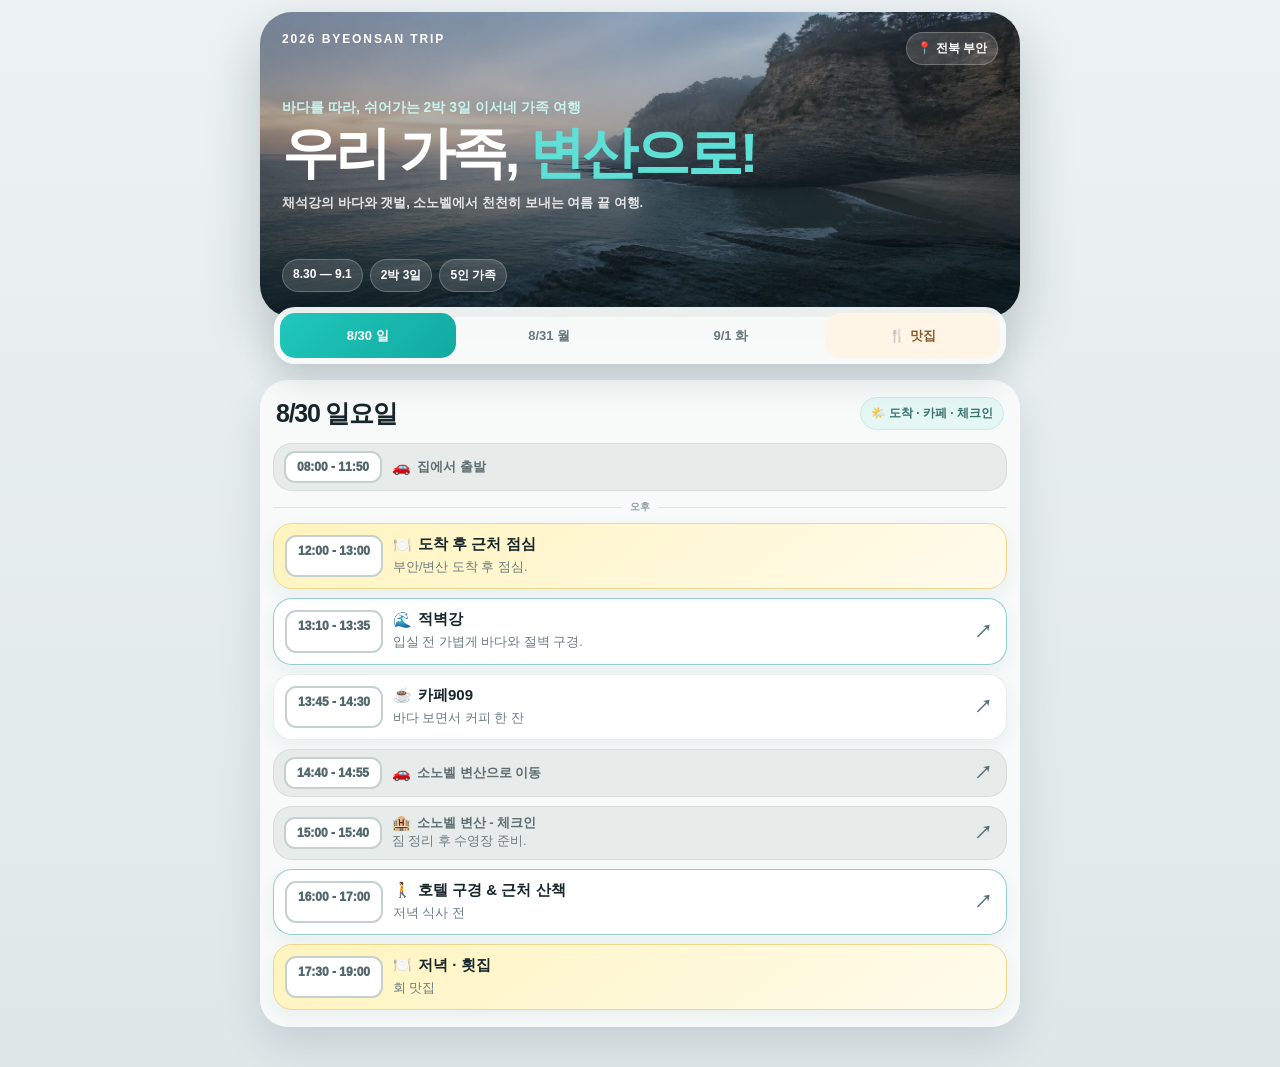
==== byeonsan-trip-family/index.html @ c5124fbf "Add family-only trip page and restaurant media assets" ====
<!DOCTYPE html>
<html lang="ko"><head><meta charset="utf-8"/><meta content="width=device-width,initial-scale=1,viewport-fit=cover" name="viewport"/><title>2026 변산 가족여행 · 가족 공유용</title><link href="../byeonsan-trip/trip-v4.css" rel="stylesheet"/><style>.family-note{font-size:10px;font-weight:900;color:#def7f4}.food-card-plan,.food-guide-add,.edit-toggle,.editor-dock{display:none!important}</style></head><body><div class="wrap"><header class="hero"><div class="hero-top"><span class="hero-kicker">2026 BYEONSAN TRIP</span><span class="hero-pin">📍 전북 부안</span></div><div class="hero-copy"><p class="eyebrow">바다를 따라, 쉬어가는 2박 3일 이서네 가족 여행</p><h1>우리 가족, <span>변산으로!</span></h1><p class="hero-lede">채석강의 바다와 갯벌, 소노벨에서 천천히 보내는 여름 끝 여행.</p></div><div class="hero-facts"><span>8.30 — 9.1</span><span>2박 3일</span><span>5인 가족</span></div></header><input checked="" class="tab-radio" id="tab1" name="tripday" type="radio"/><input class="tab-radio" id="tab2" name="tripday" type="radio"/><input class="tab-radio" id="tab3" name="tripday" type="radio"/><input class="tab-radio" id="tab4" name="tripday" type="radio"/><nav class="tabs"><label for="tab1">8/30 일</label><label for="tab2">8/31 월</label><label for="tab3">9/1 화</label><label for="tab4">맛집</label></nav><div class="panels"><section class="panel" id="day1"><div class="day-head"><h2 class="date-title">8/30 일요일</h2><span class="day-chip">🌤️ 도착 · 카페 · 체크인</span></div><div class="timeline"><div class="item move"><div class="time">08:00 - 11:50</div><div><div class="title"><span class="icon">🚗</span><span class="editable-title-text">집에서 출발</span></div></div></div><div class="ampm-divider"><span>오후</span></div><div class="item food"><div class="time">12:00 - 13:00</div><div><div class="title"><span class="icon">🍽️</span><span class="editable-title-text">도착 후 근처 점심</span></div><p class="desc">부안/변산 도착 후 점심.</p></div></div><div class="item major link-item" data-link="https://map.naver.com/p/search/부안%20적벽강"><div class="time">13:10 - 13:35</div><div><div class="title"><span class="icon">🌊</span><span class="editable-title-text">적벽강</span></div><p class="desc">입실 전 가볍게 바다와 절벽 구경.</p></div></div><div class="item cafe link-item" data-link="https://map.naver.com/p/search/부안%20카페909"><div class="time">13:45 - 14:30</div><div><div class="title"><span class="icon">☕</span><span class="editable-title-text">카페909</span></div><p class="desc">바다 보면서 커피 한 잔</p></div></div><div class="item move link-item" data-link="https://map.naver.com/p/search/소노벨%20변산"><div class="time">14:40 - 14:55</div><div><div class="title"><span class="icon">🚗</span><span class="editable-title-text">소노벨 변산으로 이동</span></div></div></div><div class="item minor link-item" data-link="https://map.naver.com/p/search/소노벨%20변산"><div class="time">15:00 - 15:40</div><div><div class="title"><span class="icon">🏨</span><span class="editable-title-text">소노벨 변산 - 체크인</span></div><p class="desc">짐 정리 후 수영장 준비.</p></div></div><div class="item major link-item" data-link="https://map.naver.com/p/search/소노벨%20변산%20오션플레이"><div class="time">16:00 - 17:00</div><div><div class="title"><span class="icon">🚶</span><span class="editable-title-text">호텔 구경 &amp; 근처 산책</span></div><p class="desc">저녁 식사 전</p></div></div><div class="item food"><div class="time">17:30 - 19:00</div><div><div class="title"><span class="icon">🍽️</span><span class="editable-title-text">저녁 · 횟집</span></div><p class="desc">회 맛집</p></div></div></div></section><section class="panel" id="day2"><div class="day-head"><h2 class="date-title">8/31 월요일</h2><span class="day-chip">🦀 갯벌 · 가족 메인 데이</span></div><div class="timeline"><div class="item food"><div class="time">07:40 - 08:40</div><div><div class="title"><span class="icon">🍽️</span><span class="editable-title-text">호텔 조식</span></div><p class="desc">여유롭게 아침 식사</p></div></div><div class="item minor"><div class="time">08:50 - 09:10</div><div><div class="title"><span class="icon">🎒</span><span class="editable-title-text">갯벌체험 준비</span></div><p class="desc">헌 양말, 장갑, 모자, 타월, 조개통, 여벌옷, 비닐봉투</p></div></div><div class="item move link-item" data-link="https://map.naver.com/p/search/부안%20고사포해수욕장"><div class="time">09:15 - 09:30</div><div><div class="title"><span class="icon">🚗</span><span class="editable-title-text">고사포해수욕장 이동 (차 15분)</span></div></div></div><div class="item major link-item" data-link="https://map.naver.com/p/search/부안%20고사포해수욕장"><div class="time">09:30 - 11:10</div><div><div class="title"><span class="icon">🪣</span><span class="editable-title-text">고사포해수욕장 - 갯벌 체험</span></div><p class="desc">조개잡기 체험 신나게!</p></div></div><div class="item move link-item" data-link="https://map.naver.com/p/search/소노벨%20변산"><div class="time">11:10 - 11:30</div><div><div class="title"><span class="icon">🚗</span><span class="editable-title-text">숙소 복귀</span></div></div></div><div class="item minor"><div class="time">11:30 - 12:30</div><div><div class="title"><span class="icon">🚿</span><span class="editable-title-text">샤워 및 휴식</span></div></div></div><div class="ampm-divider"><span>오후</span></div><div class="item food"><div class="time">12:30 - 13:20</div><div><div class="title"><span class="icon">🍽️</span><span class="editable-title-text">점심</span></div><p class="desc">점심.</p></div></div><div class="item minor"><div class="time">13:20 - 14:30</div><div><div class="title"><span class="icon">🏊</span><span class="editable-title-text">휴식 &amp; 물놀이 준비</span></div></div></div><div class="item major link-item" data-link="https://map.naver.com/p/search/소노벨%20변산%20오션플레이"><div class="time">14:30 - 17:30</div><div><div class="title"><span class="icon">🏊</span><span class="editable-title-text">오션플레이</span></div><p class="desc">신나는 물놀이</p></div></div><div class="item food"><div class="time">18:00 - 20:00</div><div><div class="title"><span class="icon">🍽️</span><span class="editable-title-text">저녁</span></div><p class="desc">저녁 식사.</p></div></div></div></section><section class="panel" id="day3"><div class="day-head"><h2 class="date-title">9/1 화요일</h2><span class="day-chip">🧳 체크아웃 · 점심 후 귀가</span></div><div class="timeline"><div class="item food"><div class="time">08:00 - 09:00</div><div><div class="title"><span class="icon">🍽️</span><span class="editable-title-text">호텔 조식</span></div><p class="desc">아침 식사 후 체크아웃 준비.</p></div></div><div class="item minor"><div class="time">10:00 - 10:40</div><div><div class="title"><span class="icon">🧳</span><span class="editable-title-text">짐 정리</span></div><p class="desc">체크아웃 전 짐 마무리.</p></div></div><div class="item minor link-item" data-link="https://map.naver.com/p/search/소노벨%20변산"><div class="time">11:00 - 11:15</div><div><div class="title"><span class="icon">🛎️</span><span class="editable-title-text">체크아웃</span></div><p class="desc">체크아웃 후 바로 점심 장소로 이동.</p></div></div><div class="item food"><div class="time">11:30 - 12:20</div><div><div class="title"><span class="icon">🍽️</span><span class="editable-title-text">점심</span></div><p class="desc">점심 식사</p></div></div><div class="ampm-divider"><span>오후</span></div><div class="item move"><div class="time">12:30 - 16:30</div><div><div class="title"><span class="icon">🚗</span><span class="editable-title-text">귀가 출발</span></div></div></div></div></section><section class="panel" id="restaurants"></section></div></div><script src="family-v4.js"></script></body></html>
---- byeonsan-trip/trip-v4.css ----
:root{--bg:#dfe7e9;--ink:#17262b;--sub:#6d7b80;--teal:#18b8ad;--tealsoft:#e4f7f5;--line:rgba(52,78,86,.10);--shadow:0 18px 42px rgba(31,54,62,.13)}
*{box-sizing:border-box;-webkit-tap-highlight-color:transparent}html,body{margin:0}body{font-family:-apple-system,BlinkMacSystemFont,"Apple SD Gothic Neo","Noto Sans KR",sans-serif;color:var(--ink);background:linear-gradient(180deg,#edf2f3,#dfe7e9);min-height:100vh}.wrap{max-width:780px;margin:auto;padding:12px 10px 40px}
.hero{min-height:305px;padding:20px 22px 25px;border-radius:32px;color:#fff;display:flex;flex-direction:column;justify-content:space-between;background:linear-gradient(180deg,rgba(6,20,26,.05),rgba(6,20,26,.82)),url("byeonsan-hero-v1.webp") center 58%/cover;box-shadow:0 24px 54px rgba(22,43,51,.23)}
.hero-top{display:flex;justify-content:space-between;gap:10px}.hero-kicker{font-size:12px;font-weight:900;letter-spacing:.16em}.hero-pin,.hero-facts span{padding:7px 10px;border:1px solid rgba(255,255,255,.24);border-radius:999px;background:rgba(255,255,255,.14);font-size:12px;font-weight:850}.eyebrow{margin:0 0 8px;color:#c9f4ef;font-size:14px;font-weight:800}h1{margin:0;font-size:clamp(40px,8vw,56px);line-height:1;letter-spacing:-.06em}h1 span{color:#5ee0d6}.hero-lede{font-size:13px;color:rgba(255,255,255,.85);font-weight:650}.hero-facts{display:flex;gap:7px;flex-wrap:wrap}
input[type=radio].tab-radio{position:absolute;opacity:0;pointer-events:none}.tabs{position:relative;z-index:3;display:grid;grid-template-columns:repeat(4,1fr);gap:6px;margin:-10px 14px 16px;padding:6px;border-radius:21px;background:rgba(249,252,251,.94);box-shadow:0 16px 32px rgba(29,52,59,.15)}.tabs label{min-height:45px;border-radius:15px;display:flex;align-items:center;justify-content:center;color:#69787c;font-size:13px;font-weight:900}.tabs label[for=tab4]{background:#fff5e7;color:#8a5b2c}.tabs label[for=tab4]::before{content:"🍴";margin-right:5px}
#tab1:checked~.tabs label[for=tab1],#tab2:checked~.tabs label[for=tab2],#tab3:checked~.tabs label[for=tab3]{background:linear-gradient(135deg,#20c7bc,#11aaa1);color:#fff}#tab4:checked~.tabs label[for=tab4]{background:linear-gradient(135deg,#f4aa54,#df8439);color:#fff}
.panel{display:none;padding:17px 13px;border-radius:28px;background:rgba(248,251,250,.96);box-shadow:var(--shadow)}#tab1:checked~.panels #day1,#tab2:checked~.panels #day2,#tab3:checked~.panels #day3,#tab4:checked~.panels #restaurants{display:block}
.day-head{display:flex;align-items:center;justify-content:space-between;gap:8px;flex-wrap:wrap;margin:0 3px 13px}.date-title{margin:0;font-size:25px;letter-spacing:-.05em}.day-chip{padding:7px 10px;border-radius:999px;background:var(--tealsoft);border:1px solid #cfe8e4;color:#3b716c;font-size:12px;font-weight:900}.timeline{display:grid;gap:9px}.ampm-divider{display:flex;align-items:center;gap:8px;color:#929fa2;font-size:10px;font-weight:900}.ampm-divider:before,.ampm-divider:after{content:"";height:1px;flex:1;background:#dce5e4}
.item{position:relative;display:grid;grid-template-columns:98px minmax(0,1fr);gap:10px;padding:11px;border:1px solid var(--line);border-radius:19px;background:#fff;box-shadow:0 7px 18px rgba(31,54,62,.06)}.item.food{background:linear-gradient(145deg,#fff4bd,#fffbed);border-color:#ecd889}.item.major{border:1.5px solid rgba(16,143,135,.45)}.item.move,.item.minor{background:#e7ebea;box-shadow:none;align-items:center;padding:7px 10px}.item.link-item{cursor:pointer;padding-right:36px}.item.link-item:after{content:"↗";position:absolute;right:14px;top:50%;transform:translateY(-50%);font-size:18px;font-weight:950;color:#557178}.time{padding:7px 3px;border:2px solid #c5d1cf;border-radius:11px;background:#fff;color:#52676c;text-align:center;font-size:12px;font-weight:950;white-space:nowrap}.title{display:flex;gap:6px;align-items:center;flex-wrap:wrap;margin-bottom:4px;font-size:15px;font-weight:900}.item.move .title,.item.minor .title{margin:0;font-size:13px;color:#5f6d71}.desc{margin:0;color:var(--sub);font-size:12.5px;line-height:1.55}.icon{font-size:15px}
.food-guide-intro{margin:-2px 3px 10px;color:var(--sub);font-size:13px;line-height:1.55}.food-guide-head-actions{display:flex;align-items:center;gap:7px}.food-guide-add{display:none;border:0;border-radius:10px;background:#16b8ad;color:#fff;padding:9px 11px;font-weight:900}body.editing .food-guide-add{display:inline-flex}
.food-category-tabs{display:grid;grid-template-columns:repeat(3,1fr);gap:7px;margin:0 0 13px;padding:5px;border-radius:17px;background:#e8efee}.food-category-tab{min-height:46px;border:0;border-radius:12px;background:transparent;color:#607175;font:950 16px/1 inherit;cursor:pointer}.food-category-tab.active{background:#fff;color:#243a3f;box-shadow:0 5px 14px rgba(39,61,67,.10)}.food-category-tab[data-category=sashimi].active{background:#eaf7fa;color:#2e707c}.food-category-tab[data-category=grill].active{background:#fff0e8;color:#9a5035}
.food-guide-grid{display:grid;gap:9px}.food-card[hidden]{display:none!important}.food-card{border:1px solid #e6d28b;border-radius:18px;background:linear-gradient(145deg,#fff7cf,#fffdf2);overflow:hidden}.food-card[data-category=sashimi]{background:linear-gradient(145deg,#eaf8fb,#f8fdfe);border-color:#bddde3}.food-card[data-category=grill]{background:linear-gradient(145deg,#ffe9dd,#fff8f4);border-color:#e9bda7}.food-card-top{position:relative;display:grid;grid-template-columns:minmax(0,1fr) 126px;gap:10px;min-height:126px;padding:13px;color:inherit;text-decoration:none}.food-card-top:after{content:"↗";position:absolute;right:9px;top:8px;width:26px;height:26px;border-radius:999px;background:rgba(255,255,255,.86);display:grid;place-items:center;color:#8b642f;font-size:16px;font-weight:950;z-index:2}.food-card-copy{min-width:0;align-self:center}.food-card-title-row{display:flex;gap:6px;align-items:center;flex-wrap:wrap}.food-card-name{font-size:17px;font-weight:950;letter-spacing:-.03em}.food-meal-tag{padding:3px 6px;border-radius:999px;background:#fff0c7;color:#8c681e;font-size:10px;font-weight:950}.food-card[data-category=sashimi] .food-meal-tag{background:#dff1f5;color:#377481}.food-card[data-category=grill] .food-meal-tag{background:#ffe2d5;color:#a65336}.food-card-menu{margin:5px 0 0;color:#746451;font-size:12.5px;line-height:1.45}.food-card-meta{margin-top:7px}.food-walk{display:inline-flex;padding:5px 8px;border-radius:999px;background:rgba(255,255,255,.8);border:1px solid rgba(70,98,104,.12);color:#50666b;font-size:11px;font-weight:900}.food-address{display:block;margin-top:6px;color:#849093;font-size:10.5px;line-height:1.4}.food-photo{width:126px;height:102px;align-self:center;border-radius:14px;object-fit:cover;background:#e5e8e7}.food-complete-badge{display:none;padding:3px 6px;border-radius:999px;background:#dff4ef;color:#16776e;font-size:10px;font-weight:950}.food-card.visited .food-complete-badge{display:inline-flex}.food-card.visited .food-card-name{text-decoration:line-through;color:#81908e}
.food-card-plan{border-top:1px dashed rgba(110,95,76,.2);margin:0 13px}.food-card-plan summary{display:flex;justify-content:space-between;align-items:center;min-height:42px;cursor:pointer;list-style:none;color:#665c50;font-size:12px;font-weight:950}.food-card-plan summary::-webkit-details-marker{display:none}.food-card-plan summary:after{content:"＋"}.food-card-plan[open] summary:after{content:"－"}.food-plan-simple{display:grid;grid-template-columns:minmax(0,1fr) auto;gap:8px;align-items:end;padding:0 0 12px}.food-day-field{display:grid;gap:4px;color:#58696c;font-size:10px;font-weight:900}.food-day{height:36px;border:1px solid #d8e3e1;border-radius:9px;background:#fff;color:#405459;font:850 12px/1 inherit;padding:0 8px}.food-visited-label{display:flex;align-items:center;gap:5px;min-height:36px;color:#465b60;font-size:11px;font-weight:900}.food-visited{position:static!important;opacity:1!important;pointer-events:auto!important;width:18px;height:18px;accent-color:#18b8ad}.food-card-status{grid-column:1/-1;color:#66777a;font-size:11px;font-weight:800}
.edit-toggle{position:fixed;right:13px;bottom:13px;z-index:90;border:1px solid rgba(255,255,255,.8);border-radius:999px;background:linear-gradient(135deg,#20c7bc,#0fa49b);color:#fff;padding:12px 16px;font-weight:900;box-shadow:0 12px 30px rgba(22,77,76,.25)}.editor-dock{position:fixed;left:50%;bottom:8px;z-index:100;transform:translateX(-50%);width:min(760px,calc(100vw - 16px));padding:12px;border-radius:20px;background:rgba(248,251,250,.98);box-shadow:0 22px 52px rgba(21,47,54,.26)}.editor-head{display:flex;justify-content:space-between;gap:10px;margin-bottom:8px}.editor-title{margin:0;font-size:15px}.editor-help{margin:3px 0 0;color:#6d7b80;font-size:10px}.editor-status{font-size:10px;color:#14847c;font-weight:900}.editor-controls{display:flex;gap:5px;flex-wrap:wrap}.editor-select,.editor-btn{min-height:34px;border:1px solid #d8e3e1;border-radius:10px;background:#fff;color:#405459;font:850 10px/1 inherit;padding:0 10px}.editor-btn.primary{background:#16b8ad;color:#fff;border-color:#16b8ad}.editor-btn.warn{background:#fff8ed;color:#8a653c}.editor-file{display:none}body.editing{padding-bottom:190px}body.editing [contenteditable=true]{outline:1.5px dashed rgba(13,143,135,.5);outline-offset:2px;border-radius:4px}.item-edit-tools{display:none}body.editing .item-edit-tools{grid-column:1/-1;display:flex;justify-content:flex-end;border-top:1px dashed #d9e1df;padding-top:6px}.item-delete,.food-card-delete{border:1px solid #efd5d2;border-radius:8px;background:#fff7f6;color:#a6534d;padding:7px 9px;font-size:10px;font-weight:850}.food-card-edit-tools{display:none}body.editing .food-card-edit-tools{display:flex;justify-content:flex-end;padding:0 13px 10px}.restaurant-dialog{width:min(430px,calc(100vw - 26px));border:0;border-radius:21px;padding:0}.restaurant-form{padding:18px}.restaurant-form h2{margin:0 0 5px}.restaurant-form p{margin:0 0 13px;color:#6d7b80;font-size:11px}.restaurant-field{display:grid;gap:5px;margin-top:9px;font-size:11px;font-weight:900}.restaurant-field input,.restaurant-field select{height:40px;border:1px solid #d9e4e2;border-radius:10px;padding:0 10px;font:750 13px/1 inherit}.dialog-actions{display:flex;justify-content:flex-end;gap:6px;margin-top:15px}.dialog-actions button{height:37px;border:1px solid #d9e4e2;border-radius:10px;background:#fff;padding:0 13px;font-weight:900}.dialog-actions .primary{background:#16b8ad;color:#fff;border-color:#16b8ad}
@media(max-width:640px){.hero{min-height:310px}.tabs{margin:-10px 9px 14px}.tabs label{font-size:12px}.panel{padding:15px 10px}.item{grid-template-columns:90px minmax(0,1fr)}.food-card-top{grid-template-columns:minmax(0,1fr) 114px}.food-photo{width:114px;height:96px}.food-category-tab{font-size:15px}.date-title{font-size:23px}}@media(max-width:390px){.food-card-top{grid-template-columns:minmax(0,1fr) 102px}.food-photo{width:102px;height:92px}.food-card-name{font-size:16px}.food-card-menu{font-size:11.5px}}
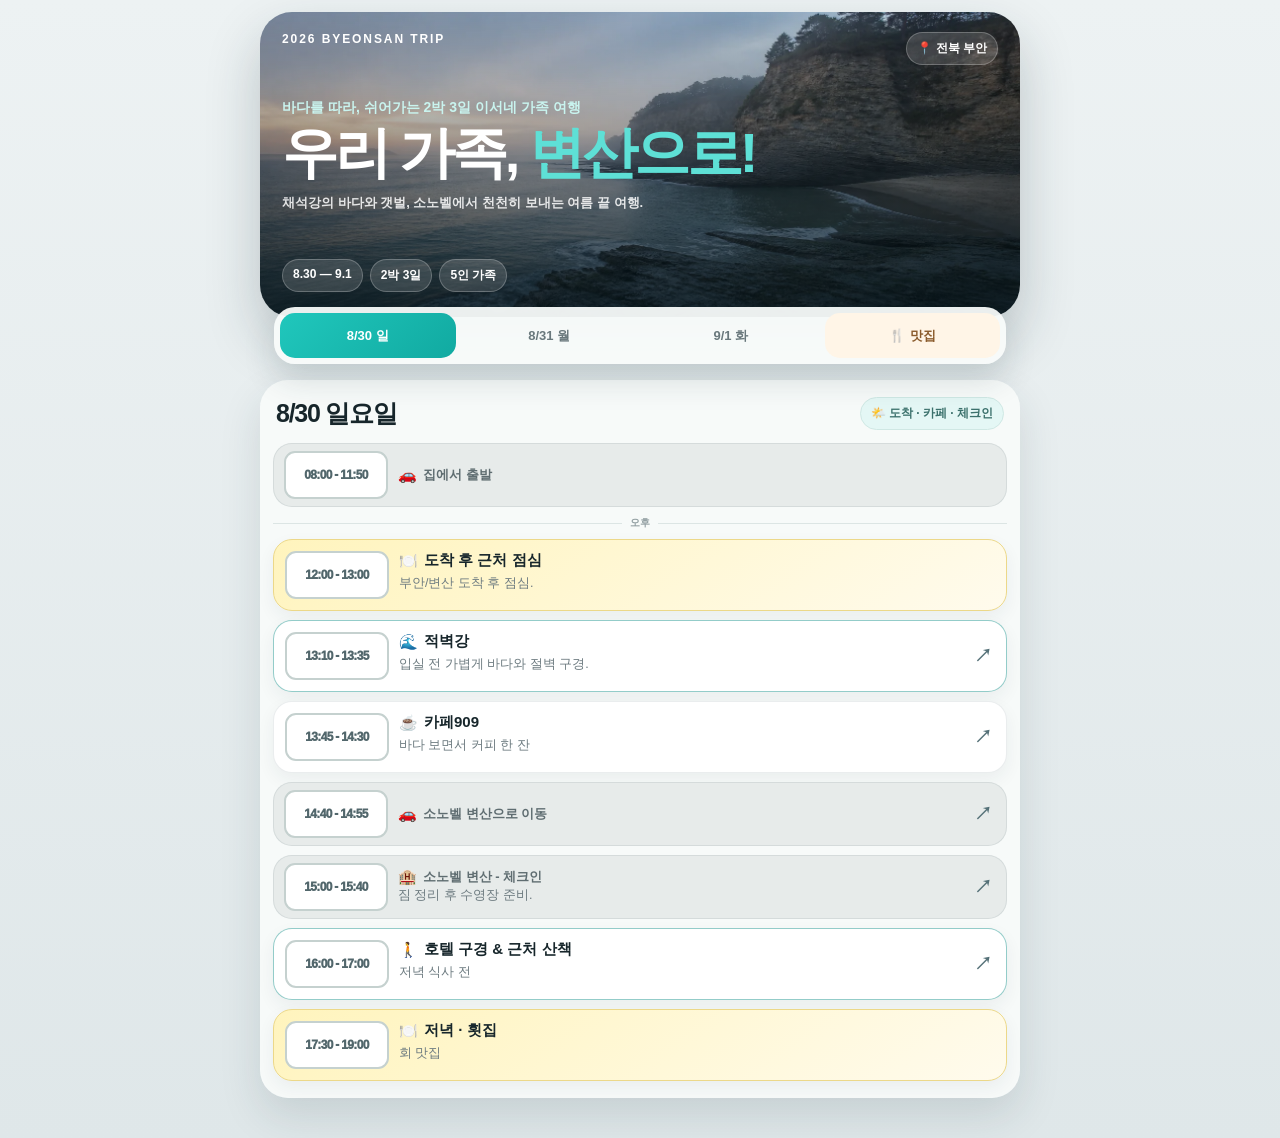
==== commit 07ff5d09: "Set Byeonsan family page title and favicon" ====
--- a/byeonsan-trip-family/index.html
+++ b/byeonsan-trip-family/index.html
@@ -1,2 +1,2 @@
 <!DOCTYPE html>
-<html lang="ko"><head><meta charset="utf-8"/><meta content="width=device-width,initial-scale=1,viewport-fit=cover" name="viewport"/><title>2026 변산 가족여행 · 가족 공유용</title><link href="../byeonsan-trip/trip-v4.css" rel="stylesheet"/><style>.family-note{font-size:10px;font-weight:900;color:#def7f4}.food-card-plan,.food-guide-add,.edit-toggle,.editor-dock{display:none!important}</style></head><body><div class="wrap"><header class="hero"><div class="hero-top"><span class="hero-kicker">2026 BYEONSAN TRIP</span><span class="hero-pin">📍 전북 부안</span></div><div class="hero-copy"><p class="eyebrow">바다를 따라, 쉬어가는 2박 3일 이서네 가족 여행</p><h1>우리 가족, <span>변산으로!</span></h1><p class="hero-lede">채석강의 바다와 갯벌, 소노벨에서 천천히 보내는 여름 끝 여행.</p></div><div class="hero-facts"><span>8.30 — 9.1</span><span>2박 3일</span><span>5인 가족</span></div></header><input checked="" class="tab-radio" id="tab1" name="tripday" type="radio"/><input class="tab-radio" id="tab2" name="tripday" type="radio"/><input class="tab-radio" id="tab3" name="tripday" type="radio"/><input class="tab-radio" id="tab4" name="tripday" type="radio"/><nav class="tabs"><label for="tab1">8/30 일</label><label for="tab2">8/31 월</label><label for="tab3">9/1 화</label><label for="tab4">맛집</label></nav><div class="panels"><section class="panel" id="day1"><div class="day-head"><h2 class="date-title">8/30 일요일</h2><span class="day-chip">🌤️ 도착 · 카페 · 체크인</span></div><div class="timeline"><div class="item move"><div class="time">08:00 - 11:50</div><div><div class="title"><span class="icon">🚗</span><span class="editable-title-text">집에서 출발</span></div></div></div><div class="ampm-divider"><span>오후</span></div><div class="item food"><div class="time">12:00 - 13:00</div><div><div class="title"><span class="icon">🍽️</span><span class="editable-title-text">도착 후 근처 점심</span></div><p class="desc">부안/변산 도착 후 점심.</p></div></div><div class="item major link-item" data-link="https://map.naver.com/p/search/부안%20적벽강"><div class="time">13:10 - 13:35</div><div><div class="title"><span class="icon">🌊</span><span class="editable-title-text">적벽강</span></div><p class="desc">입실 전 가볍게 바다와 절벽 구경.</p></div></div><div class="item cafe link-item" data-link="https://map.naver.com/p/search/부안%20카페909"><div class="time">13:45 - 14:30</div><div><div class="title"><span class="icon">☕</span><span class="editable-title-text">카페909</span></div><p class="desc">바다 보면서 커피 한 잔</p></div></div><div class="item move link-item" data-link="https://map.naver.com/p/search/소노벨%20변산"><div class="time">14:40 - 14:55</div><div><div class="title"><span class="icon">🚗</span><span class="editable-title-text">소노벨 변산으로 이동</span></div></div></div><div class="item minor link-item" data-link="https://map.naver.com/p/search/소노벨%20변산"><div class="time">15:00 - 15:40</div><div><div class="title"><span class="icon">🏨</span><span class="editable-title-text">소노벨 변산 - 체크인</span></div><p class="desc">짐 정리 후 수영장 준비.</p></div></div><div class="item major link-item" data-link="https://map.naver.com/p/search/소노벨%20변산%20오션플레이"><div class="time">16:00 - 17:00</div><div><div class="title"><span class="icon">🚶</span><span class="editable-title-text">호텔 구경 &amp; 근처 산책</span></div><p class="desc">저녁 식사 전</p></div></div><div class="item food"><div class="time">17:30 - 19:00</div><div><div class="title"><span class="icon">🍽️</span><span class="editable-title-text">저녁 · 횟집</span></div><p class="desc">회 맛집</p></div></div></div></section><section class="panel" id="day2"><div class="day-head"><h2 class="date-title">8/31 월요일</h2><span class="day-chip">🦀 갯벌 · 가족 메인 데이</span></div><div class="timeline"><div class="item food"><div class="time">07:40 - 08:40</div><div><div class="title"><span class="icon">🍽️</span><span class="editable-title-text">호텔 조식</span></div><p class="desc">여유롭게 아침 식사</p></div></div><div class="item minor"><div class="time">08:50 - 09:10</div><div><div class="title"><span class="icon">🎒</span><span class="editable-title-text">갯벌체험 준비</span></div><p class="desc">헌 양말, 장갑, 모자, 타월, 조개통, 여벌옷, 비닐봉투</p></div></div><div class="item move link-item" data-link="https://map.naver.com/p/search/부안%20고사포해수욕장"><div class="time">09:15 - 09:30</div><div><div class="title"><span class="icon">🚗</span><span class="editable-title-text">고사포해수욕장 이동 (차 15분)</span></div></div></div><div class="item major link-item" data-link="https://map.naver.com/p/search/부안%20고사포해수욕장"><div class="time">09:30 - 11:10</div><div><div class="title"><span class="icon">🪣</span><span class="editable-title-text">고사포해수욕장 - 갯벌 체험</span></div><p class="desc">조개잡기 체험 신나게!</p></div></div><div class="item move link-item" data-link="https://map.naver.com/p/search/소노벨%20변산"><div class="time">11:10 - 11:30</div><div><div class="title"><span class="icon">🚗</span><span class="editable-title-text">숙소 복귀</span></div></div></div><div class="item minor"><div class="time">11:30 - 12:30</div><div><div class="title"><span class="icon">🚿</span><span class="editable-title-text">샤워 및 휴식</span></div></div></div><div class="ampm-divider"><span>오후</span></div><div class="item food"><div class="time">12:30 - 13:20</div><div><div class="title"><span class="icon">🍽️</span><span class="editable-title-text">점심</span></div><p class="desc">점심.</p></div></div><div class="item minor"><div class="time">13:20 - 14:30</div><div><div class="title"><span class="icon">🏊</span><span class="editable-title-text">휴식 &amp; 물놀이 준비</span></div></div></div><div class="item major link-item" data-link="https://map.naver.com/p/search/소노벨%20변산%20오션플레이"><div class="time">14:30 - 17:30</div><div><div class="title"><span class="icon">🏊</span><span class="editable-title-text">오션플레이</span></div><p class="desc">신나는 물놀이</p></div></div><div class="item food"><div class="time">18:00 - 20:00</div><div><div class="title"><span class="icon">🍽️</span><span class="editable-title-text">저녁</span></div><p class="desc">저녁 식사.</p></div></div></div></section><section class="panel" id="day3"><div class="day-head"><h2 class="date-title">9/1 화요일</h2><span class="day-chip">🧳 체크아웃 · 점심 후 귀가</span></div><div class="timeline"><div class="item food"><div class="time">08:00 - 09:00</div><div><div class="title"><span class="icon">🍽️</span><span class="editable-title-text">호텔 조식</span></div><p class="desc">아침 식사 후 체크아웃 준비.</p></div></div><div class="item minor"><div class="time">10:00 - 10:40</div><div><div class="title"><span class="icon">🧳</span><span class="editable-title-text">짐 정리</span></div><p class="desc">체크아웃 전 짐 마무리.</p></div></div><div class="item minor link-item" data-link="https://map.naver.com/p/search/소노벨%20변산"><div class="time">11:00 - 11:15</div><div><div class="title"><span class="icon">🛎️</span><span class="editable-title-text">체크아웃</span></div><p class="desc">체크아웃 후 바로 점심 장소로 이동.</p></div></div><div class="item food"><div class="time">11:30 - 12:20</div><div><div class="title"><span class="icon">🍽️</span><span class="editable-title-text">점심</span></div><p class="desc">점심 식사</p></div></div><div class="ampm-divider"><span>오후</span></div><div class="item move"><div class="time">12:30 - 16:30</div><div><div class="title"><span class="icon">🚗</span><span class="editable-title-text">귀가 출발</span></div></div></div></div></section><section class="panel" id="restaurants"></section></div></div><script src="family-v4.js"></script></body></html>+<html lang="ko"><head><meta charset="utf-8"/><meta content="width=device-width,initial-scale=1,viewport-fit=cover" name="viewport"/><title>2026 변산여행 - Family</title><link rel="icon" type="image/svg+xml" href="../byeonsan-trip/trip-favicon.svg"/><link href="../byeonsan-trip/trip-v4.css" rel="stylesheet"/><style>.family-note{font-size:10px;font-weight:900;color:#def7f4}.food-card-plan,.food-guide-add,.edit-toggle,.editor-dock{display:none!important}</style></head><body><div class="wrap"><header class="hero"><div class="hero-top"><span class="hero-kicker">2026 BYEONSAN TRIP</span><span class="hero-pin">📍 전북 부안</span></div><div class="hero-copy"><p class="eyebrow">바다를 따라, 쉬어가는 2박 3일 이서네 가족 여행</p><h1>우리 가족, <span>변산으로!</span></h1><p class="hero-lede">채석강의 바다와 갯벌, 소노벨에서 천천히 보내는 여름 끝 여행.</p></div><div class="hero-facts"><span>8.30 — 9.1</span><span>2박 3일</span><span>5인 가족</span></div></header><input checked="" class="tab-radio" id="tab1" name="tripday" type="radio"/><input class="tab-radio" id="tab2" name="tripday" type="radio"/><input class="tab-radio" id="tab3" name="tripday" type="radio"/><input class="tab-radio" id="tab4" name="tripday" type="radio"/><nav class="tabs"><label for="tab1">8/30 일</label><label for="tab2">8/31 월</label><label for="tab3">9/1 화</label><label for="tab4">맛집</label></nav><div class="panels"><section class="panel" id="day1"><div class="day-head"><h2 class="date-title">8/30 일요일</h2><span class="day-chip">🌤️ 도착 · 카페 · 체크인</span></div><div class="timeline"><div class="item move"><div class="time">08:00 - 11:50</div><div><div class="title"><span class="icon">🚗</span><span class="editable-title-text">집에서 출발</span></div></div></div><div class="ampm-divider"><span>오후</span></div><div class="item food"><div class="time">12:00 - 13:00</div><div><div class="title"><span class="icon">🍽️</span><span class="editable-title-text">도착 후 근처 점심</span></div><p class="desc">부안/변산 도착 후 점심.</p></div></div><div class="item major link-item" data-link="https://map.naver.com/p/search/부안%20적벽강"><div class="time">13:10 - 13:35</div><div><div class="title"><span class="icon">🌊</span><span class="editable-title-text">적벽강</span></div><p class="desc">입실 전 가볍게 바다와 절벽 구경.</p></div></div><div class="item cafe link-item" data-link="https://map.naver.com/p/search/부안%20카페909"><div class="time">13:45 - 14:30</div><div><div class="title"><span class="icon">☕</span><span class="editable-title-text">카페909</span></div><p class="desc">바다 보면서 커피 한 잔</p></div></div><div class="item move link-item" data-link="https://map.naver.com/p/search/소노벨%20변산"><div class="time">14:40 - 14:55</div><div><div class="title"><span class="icon">🚗</span><span class="editable-title-text">소노벨 변산으로 이동</span></div></div></div><div class="item minor link-item" data-link="https://map.naver.com/p/search/소노벨%20변산"><div class="time">15:00 - 15:40</div><div><div class="title"><span class="icon">🏨</span><span class="editable-title-text">소노벨 변산 - 체크인</span></div><p class="desc">짐 정리 후 수영장 준비.</p></div></div><div class="item major link-item" data-link="https://map.naver.com/p/search/소노벨%20변산%20오션플레이"><div class="time">16:00 - 17:00</div><div><div class="title"><span class="icon">🚶</span><span class="editable-title-text">호텔 구경 &amp; 근처 산책</span></div><p class="desc">저녁 식사 전</p></div></div><div class="item food"><div class="time">17:30 - 19:00</div><div><div class="title"><span class="icon">🍽️</span><span class="editable-title-text">저녁 · 횟집</span></div><p class="desc">회 맛집</p></div></div></div></section><section class="panel" id="day2"><div class="day-head"><h2 class="date-title">8/31 월요일</h2><span class="day-chip">🦀 갯벌 · 가족 메인 데이</span></div><div class="timeline"><div class="item food"><div class="time">07:40 - 08:40</div><div><div class="title"><span class="icon">🍽️</span><span class="editable-title-text">호텔 조식</span></div><p class="desc">여유롭게 아침 식사</p></div></div><div class="item minor"><div class="time">08:50 - 09:10</div><div><div class="title"><span class="icon">🎒</span><span class="editable-title-text">갯벌체험 준비</span></div><p class="desc">헌 양말, 장갑, 모자, 타월, 조개통, 여벌옷, 비닐봉투</p></div></div><div class="item move link-item" data-link="https://map.naver.com/p/search/부안%20고사포해수욕장"><div class="time">09:15 - 09:30</div><div><div class="title"><span class="icon">🚗</span><span class="editable-title-text">고사포해수욕장 이동 (차 15분)</span></div></div></div><div class="item major link-item" data-link="https://map.naver.com/p/search/부안%20고사포해수욕장"><div class="time">09:30 - 11:10</div><div><div class="title"><span class="icon">🪣</span><span class="editable-title-text">고사포해수욕장 - 갯벌 체험</span></div><p class="desc">조개잡기 체험 신나게!</p></div></div><div class="item move link-item" data-link="https://map.naver.com/p/search/소노벨%20변산"><div class="time">11:10 - 11:30</div><div><div class="title"><span class="icon">🚗</span><span class="editable-title-text">숙소 복귀</span></div></div></div><div class="item minor"><div class="time">11:30 - 12:30</div><div><div class="title"><span class="icon">🚿</span><span class="editable-title-text">샤워 및 휴식</span></div></div></div><div class="ampm-divider"><span>오후</span></div><div class="item food"><div class="time">12:30 - 13:20</div><div><div class="title"><span class="icon">🍽️</span><span class="editable-title-text">점심</span></div><p class="desc">점심.</p></div></div><div class="item minor"><div class="time">13:20 - 14:30</div><div><div class="title"><span class="icon">🏊</span><span class="editable-title-text">휴식 &amp; 물놀이 준비</span></div></div></div><div class="item major link-item" data-link="https://map.naver.com/p/search/소노벨%20변산%20오션플레이"><div class="time">14:30 - 17:30</div><div><div class="title"><span class="icon">🏊</span><span class="editable-title-text">오션플레이</span></div><p class="desc">신나는 물놀이</p></div></div><div class="item food"><div class="time">18:00 - 20:00</div><div><div class="title"><span class="icon">🍽️</span><span class="editable-title-text">저녁</span></div><p class="desc">저녁 식사.</p></div></div></div></section><section class="panel" id="day3"><div class="day-head"><h2 class="date-title">9/1 화요일</h2><span class="day-chip">🧳 체크아웃 · 점심 후 귀가</span></div><div class="timeline"><div class="item food"><div class="time">08:00 - 09:00</div><div><div class="title"><span class="icon">🍽️</span><span class="editable-title-text">호텔 조식</span></div><p class="desc">아침 식사 후 체크아웃 준비.</p></div></div><div class="item minor"><div class="time">10:00 - 10:40</div><div><div class="title"><span class="icon">🧳</span><span class="editable-title-text">짐 정리</span></div><p class="desc">체크아웃 전 짐 마무리.</p></div></div><div class="item minor link-item" data-link="https://map.naver.com/p/search/소노벨%20변산"><div class="time">11:00 - 11:15</div><div><div class="title"><span class="icon">🛎️</span><span class="editable-title-text">체크아웃</span></div><p class="desc">체크아웃 후 바로 점심 장소로 이동.</p></div></div><div class="item food"><div class="time">11:30 - 12:20</div><div><div class="title"><span class="icon">🍽️</span><span class="editable-title-text">점심</span></div><p class="desc">점심 식사</p></div></div><div class="ampm-divider"><span>오후</span></div><div class="item move"><div class="time">12:30 - 16:30</div><div><div class="title"><span class="icon">🚗</span><span class="editable-title-text">귀가 출발</span></div></div></div></div></section><section class="panel" id="restaurants"></section></div></div><script src="family-v4.js"></script></body></html>
--- a/byeonsan-trip/trip-v4.css
+++ b/byeonsan-trip/trip-v4.css
@@ -12,4 +12,18 @@
 .food-guide-grid{display:grid;gap:9px}.food-card[hidden]{display:none!important}.food-card{border:1px solid #e6d28b;border-radius:18px;background:linear-gradient(145deg,#fff7cf,#fffdf2);overflow:hidden}.food-card[data-category=sashimi]{background:linear-gradient(145deg,#eaf8fb,#f8fdfe);border-color:#bddde3}.food-card[data-category=grill]{background:linear-gradient(145deg,#ffe9dd,#fff8f4);border-color:#e9bda7}.food-card-top{position:relative;display:grid;grid-template-columns:minmax(0,1fr) 126px;gap:10px;min-height:126px;padding:13px;color:inherit;text-decoration:none}.food-card-top:after{content:"↗";position:absolute;right:9px;top:8px;width:26px;height:26px;border-radius:999px;background:rgba(255,255,255,.86);display:grid;place-items:center;color:#8b642f;font-size:16px;font-weight:950;z-index:2}.food-card-copy{min-width:0;align-self:center}.food-card-title-row{display:flex;gap:6px;align-items:center;flex-wrap:wrap}.food-card-name{font-size:17px;font-weight:950;letter-spacing:-.03em}.food-meal-tag{padding:3px 6px;border-radius:999px;background:#fff0c7;color:#8c681e;font-size:10px;font-weight:950}.food-card[data-category=sashimi] .food-meal-tag{background:#dff1f5;color:#377481}.food-card[data-category=grill] .food-meal-tag{background:#ffe2d5;color:#a65336}.food-card-menu{margin:5px 0 0;color:#746451;font-size:12.5px;line-height:1.45}.food-card-meta{margin-top:7px}.food-walk{display:inline-flex;padding:5px 8px;border-radius:999px;background:rgba(255,255,255,.8);border:1px solid rgba(70,98,104,.12);color:#50666b;font-size:11px;font-weight:900}.food-address{display:block;margin-top:6px;color:#849093;font-size:10.5px;line-height:1.4}.food-photo{width:126px;height:102px;align-self:center;border-radius:14px;object-fit:cover;background:#e5e8e7}.food-complete-badge{display:none;padding:3px 6px;border-radius:999px;background:#dff4ef;color:#16776e;font-size:10px;font-weight:950}.food-card.visited .food-complete-badge{display:inline-flex}.food-card.visited .food-card-name{text-decoration:line-through;color:#81908e}
 .food-card-plan{border-top:1px dashed rgba(110,95,76,.2);margin:0 13px}.food-card-plan summary{display:flex;justify-content:space-between;align-items:center;min-height:42px;cursor:pointer;list-style:none;color:#665c50;font-size:12px;font-weight:950}.food-card-plan summary::-webkit-details-marker{display:none}.food-card-plan summary:after{content:"＋"}.food-card-plan[open] summary:after{content:"－"}.food-plan-simple{display:grid;grid-template-columns:minmax(0,1fr) auto;gap:8px;align-items:end;padding:0 0 12px}.food-day-field{display:grid;gap:4px;color:#58696c;font-size:10px;font-weight:900}.food-day{height:36px;border:1px solid #d8e3e1;border-radius:9px;background:#fff;color:#405459;font:850 12px/1 inherit;padding:0 8px}.food-visited-label{display:flex;align-items:center;gap:5px;min-height:36px;color:#465b60;font-size:11px;font-weight:900}.food-visited{position:static!important;opacity:1!important;pointer-events:auto!important;width:18px;height:18px;accent-color:#18b8ad}.food-card-status{grid-column:1/-1;color:#66777a;font-size:11px;font-weight:800}
 .edit-toggle{position:fixed;right:13px;bottom:13px;z-index:90;border:1px solid rgba(255,255,255,.8);border-radius:999px;background:linear-gradient(135deg,#20c7bc,#0fa49b);color:#fff;padding:12px 16px;font-weight:900;box-shadow:0 12px 30px rgba(22,77,76,.25)}.editor-dock{position:fixed;left:50%;bottom:8px;z-index:100;transform:translateX(-50%);width:min(760px,calc(100vw - 16px));padding:12px;border-radius:20px;background:rgba(248,251,250,.98);box-shadow:0 22px 52px rgba(21,47,54,.26)}.editor-head{display:flex;justify-content:space-between;gap:10px;margin-bottom:8px}.editor-title{margin:0;font-size:15px}.editor-help{margin:3px 0 0;color:#6d7b80;font-size:10px}.editor-status{font-size:10px;color:#14847c;font-weight:900}.editor-controls{display:flex;gap:5px;flex-wrap:wrap}.editor-select,.editor-btn{min-height:34px;border:1px solid #d8e3e1;border-radius:10px;background:#fff;color:#405459;font:850 10px/1 inherit;padding:0 10px}.editor-btn.primary{background:#16b8ad;color:#fff;border-color:#16b8ad}.editor-btn.warn{background:#fff8ed;color:#8a653c}.editor-file{display:none}body.editing{padding-bottom:190px}body.editing [contenteditable=true]{outline:1.5px dashed rgba(13,143,135,.5);outline-offset:2px;border-radius:4px}.item-edit-tools{display:none}body.editing .item-edit-tools{grid-column:1/-1;display:flex;justify-content:flex-end;border-top:1px dashed #d9e1df;padding-top:6px}.item-delete,.food-card-delete{border:1px solid #efd5d2;border-radius:8px;background:#fff7f6;color:#a6534d;padding:7px 9px;font-size:10px;font-weight:850}.food-card-edit-tools{display:none}body.editing .food-card-edit-tools{display:flex;justify-content:flex-end;padding:0 13px 10px}.restaurant-dialog{width:min(430px,calc(100vw - 26px));border:0;border-radius:21px;padding:0}.restaurant-form{padding:18px}.restaurant-form h2{margin:0 0 5px}.restaurant-form p{margin:0 0 13px;color:#6d7b80;font-size:11px}.restaurant-field{display:grid;gap:5px;margin-top:9px;font-size:11px;font-weight:900}.restaurant-field input,.restaurant-field select{height:40px;border:1px solid #d9e4e2;border-radius:10px;padding:0 10px;font:750 13px/1 inherit}.dialog-actions{display:flex;justify-content:flex-end;gap:6px;margin-top:15px}.dialog-actions button{height:37px;border:1px solid #d9e4e2;border-radius:10px;background:#fff;padding:0 13px;font-weight:900}.dialog-actions .primary{background:#16b8ad;color:#fff;border-color:#16b8ad}
-@media(max-width:640px){.hero{min-height:310px}.tabs{margin:-10px 9px 14px}.tabs label{font-size:12px}.panel{padding:15px 10px}.item{grid-template-columns:90px minmax(0,1fr)}.food-card-top{grid-template-columns:minmax(0,1fr) 114px}.food-photo{width:114px;height:96px}.food-category-tab{font-size:15px}.date-title{font-size:23px}}@media(max-width:390px){.food-card-top{grid-template-columns:minmax(0,1fr) 102px}.food-photo{width:102px;height:92px}.food-card-name{font-size:16px}.food-card-menu{font-size:11.5px}}+@media(max-width:640px){.hero{min-height:310px}.tabs{margin:-10px 9px 14px}.tabs label{font-size:12px}.panel{padding:15px 10px}.item{grid-template-columns:90px minmax(0,1fr)}.food-card-top{grid-template-columns:minmax(0,1fr) 114px}.food-photo{width:114px;height:96px}.food-category-tab{font-size:15px}.date-title{font-size:23px}}@media(max-width:390px){.food-card-top{grid-template-columns:minmax(0,1fr) 102px}.food-photo{width:102px;height:92px}.food-card-name{font-size:16px}.food-card-menu{font-size:11.5px}}
+/* Revert restaurant photos + restore previous time box scale */
+.food-photo{display:none!important}
+.food-card-top{display:flex;align-items:center;gap:8px;min-height:52px;padding:13px 34px 13px 13px}
+.item{grid-template-columns:100px minmax(0,1fr)}
+.time{font-size:12.5px}
+@media(max-width:640px){.item{grid-template-columns:92px minmax(0,1fr)}.food-card-top{display:flex;min-height:52px}}
+@media(max-width:390px){.food-card-top{display:flex}}
+
+/* Consistent time boxes */
+.item{grid-template-columns:104px minmax(0,1fr)}
+.time{display:flex;align-items:center;justify-content:center;width:104px;min-width:104px;max-width:104px;height:48px;min-height:48px;padding:0 5px;overflow:hidden;text-overflow:clip;font-size:12px;line-height:1;letter-spacing:-.055em;font-variant-numeric:tabular-nums}
+.item.move .time,.item.minor .time{height:48px;min-height:48px;padding:0 5px;font-size:12px}
+@media(max-width:640px){.item{grid-template-columns:100px minmax(0,1fr)}.time,.item.move .time,.item.minor .time{width:100px;min-width:100px;max-width:100px;height:46px;min-height:46px;font-size:clamp(10.5px,2.85vw,11.5px);letter-spacing:-.06em}}
+@media(max-width:360px){.item{grid-template-columns:94px minmax(0,1fr)}.time,.item.move .time,.item.minor .time{width:94px;min-width:94px;max-width:94px;font-size:10.5px;letter-spacing:-.07em}}
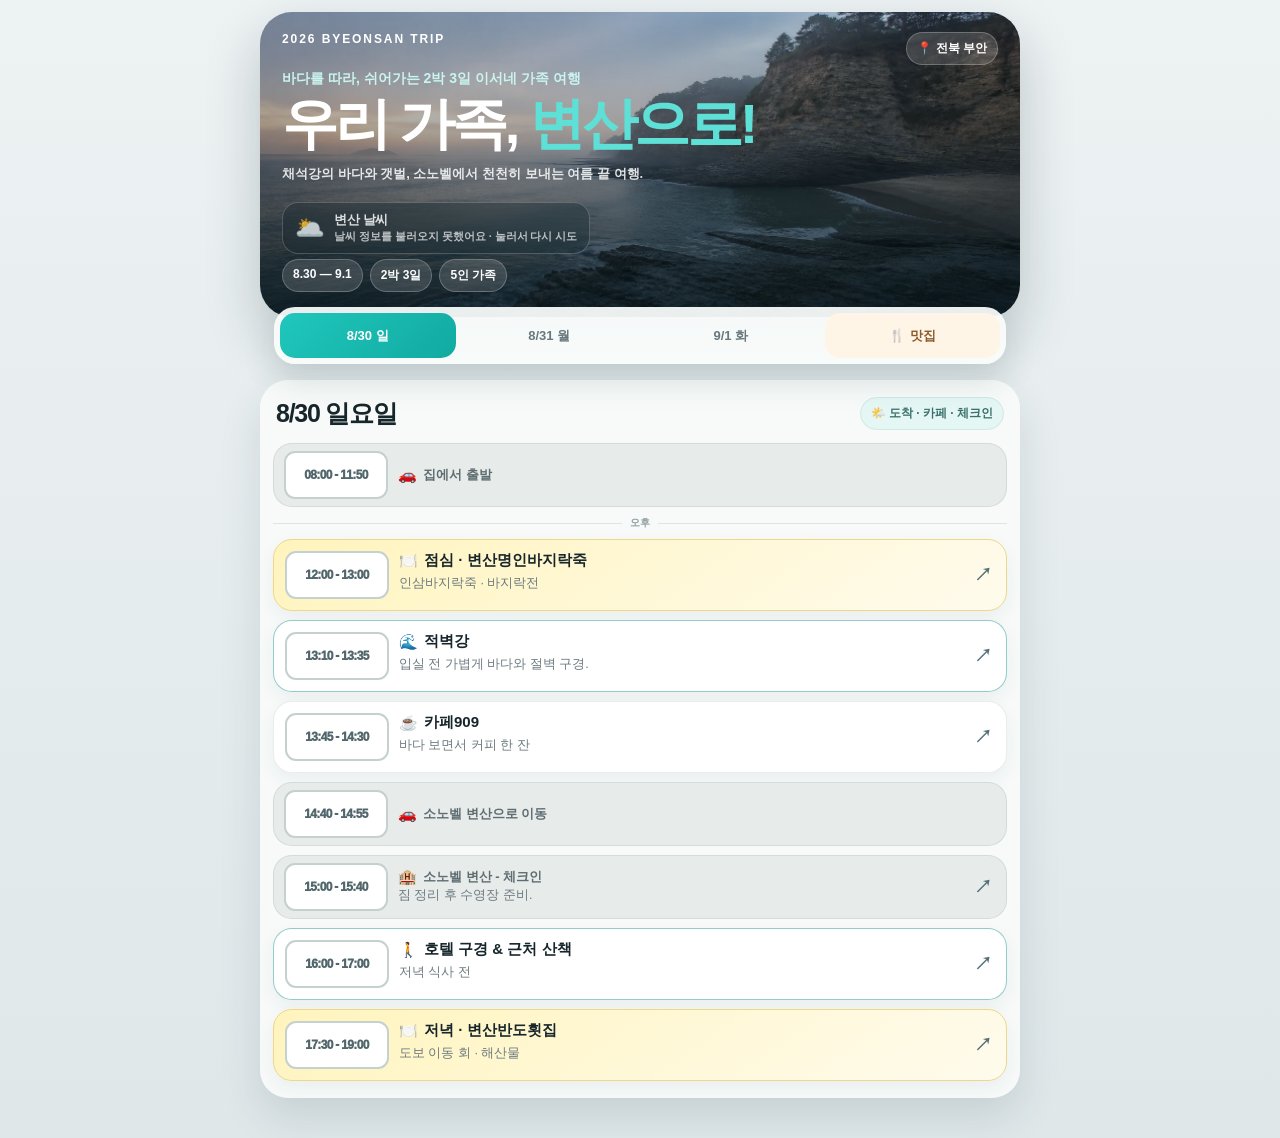
==== commit cb10170e: "Load live weather widget on family trip page" ====
--- a/byeonsan-trip-family/index.html
+++ b/byeonsan-trip-family/index.html
@@ -1,2 +1,2 @@
 <!DOCTYPE html>
-<html lang="ko"><head><meta charset="utf-8"/><meta content="width=device-width,initial-scale=1,viewport-fit=cover" name="viewport"/><title>2026 변산여행 - Family</title><link rel="icon" type="image/svg+xml" href="../byeonsan-trip/trip-favicon.svg"/><link href="../byeonsan-trip/trip-v4.css" rel="stylesheet"/><style>.family-note{font-size:10px;font-weight:900;color:#def7f4}.food-card-plan,.food-guide-add,.edit-toggle,.editor-dock{display:none!important}</style></head><body><div class="wrap"><header class="hero"><div class="hero-top"><span class="hero-kicker">2026 BYEONSAN TRIP</span><span class="hero-pin">📍 전북 부안</span></div><div class="hero-copy"><p class="eyebrow">바다를 따라, 쉬어가는 2박 3일 이서네 가족 여행</p><h1>우리 가족, <span>변산으로!</span></h1><p class="hero-lede">채석강의 바다와 갯벌, 소노벨에서 천천히 보내는 여름 끝 여행.</p></div><div class="hero-facts"><span>8.30 — 9.1</span><span>2박 3일</span><span>5인 가족</span></div></header><input checked="" class="tab-radio" id="tab1" name="tripday" type="radio"/><input class="tab-radio" id="tab2" name="tripday" type="radio"/><input class="tab-radio" id="tab3" name="tripday" type="radio"/><input class="tab-radio" id="tab4" name="tripday" type="radio"/><nav class="tabs"><label for="tab1">8/30 일</label><label for="tab2">8/31 월</label><label for="tab3">9/1 화</label><label for="tab4">맛집</label></nav><div class="panels"><section class="panel" id="day1"><div class="day-head"><h2 class="date-title">8/30 일요일</h2><span class="day-chip">🌤️ 도착 · 카페 · 체크인</span></div><div class="timeline"><div class="item move"><div class="time">08:00 - 11:50</div><div><div class="title"><span class="icon">🚗</span><span class="editable-title-text">집에서 출발</span></div></div></div><div class="ampm-divider"><span>오후</span></div><div class="item food"><div class="time">12:00 - 13:00</div><div><div class="title"><span class="icon">🍽️</span><span class="editable-title-text">도착 후 근처 점심</span></div><p class="desc">부안/변산 도착 후 점심.</p></div></div><div class="item major link-item" data-link="https://map.naver.com/p/search/부안%20적벽강"><div class="time">13:10 - 13:35</div><div><div class="title"><span class="icon">🌊</span><span class="editable-title-text">적벽강</span></div><p class="desc">입실 전 가볍게 바다와 절벽 구경.</p></div></div><div class="item cafe link-item" data-link="https://map.naver.com/p/search/부안%20카페909"><div class="time">13:45 - 14:30</div><div><div class="title"><span class="icon">☕</span><span class="editable-title-text">카페909</span></div><p class="desc">바다 보면서 커피 한 잔</p></div></div><div class="item move link-item" data-link="https://map.naver.com/p/search/소노벨%20변산"><div class="time">14:40 - 14:55</div><div><div class="title"><span class="icon">🚗</span><span class="editable-title-text">소노벨 변산으로 이동</span></div></div></div><div class="item minor link-item" data-link="https://map.naver.com/p/search/소노벨%20변산"><div class="time">15:00 - 15:40</div><div><div class="title"><span class="icon">🏨</span><span class="editable-title-text">소노벨 변산 - 체크인</span></div><p class="desc">짐 정리 후 수영장 준비.</p></div></div><div class="item major link-item" data-link="https://map.naver.com/p/search/소노벨%20변산%20오션플레이"><div class="time">16:00 - 17:00</div><div><div class="title"><span class="icon">🚶</span><span class="editable-title-text">호텔 구경 &amp; 근처 산책</span></div><p class="desc">저녁 식사 전</p></div></div><div class="item food"><div class="time">17:30 - 19:00</div><div><div class="title"><span class="icon">🍽️</span><span class="editable-title-text">저녁 · 횟집</span></div><p class="desc">회 맛집</p></div></div></div></section><section class="panel" id="day2"><div class="day-head"><h2 class="date-title">8/31 월요일</h2><span class="day-chip">🦀 갯벌 · 가족 메인 데이</span></div><div class="timeline"><div class="item food"><div class="time">07:40 - 08:40</div><div><div class="title"><span class="icon">🍽️</span><span class="editable-title-text">호텔 조식</span></div><p class="desc">여유롭게 아침 식사</p></div></div><div class="item minor"><div class="time">08:50 - 09:10</div><div><div class="title"><span class="icon">🎒</span><span class="editable-title-text">갯벌체험 준비</span></div><p class="desc">헌 양말, 장갑, 모자, 타월, 조개통, 여벌옷, 비닐봉투</p></div></div><div class="item move link-item" data-link="https://map.naver.com/p/search/부안%20고사포해수욕장"><div class="time">09:15 - 09:30</div><div><div class="title"><span class="icon">🚗</span><span class="editable-title-text">고사포해수욕장 이동 (차 15분)</span></div></div></div><div class="item major link-item" data-link="https://map.naver.com/p/search/부안%20고사포해수욕장"><div class="time">09:30 - 11:10</div><div><div class="title"><span class="icon">🪣</span><span class="editable-title-text">고사포해수욕장 - 갯벌 체험</span></div><p class="desc">조개잡기 체험 신나게!</p></div></div><div class="item move link-item" data-link="https://map.naver.com/p/search/소노벨%20변산"><div class="time">11:10 - 11:30</div><div><div class="title"><span class="icon">🚗</span><span class="editable-title-text">숙소 복귀</span></div></div></div><div class="item minor"><div class="time">11:30 - 12:30</div><div><div class="title"><span class="icon">🚿</span><span class="editable-title-text">샤워 및 휴식</span></div></div></div><div class="ampm-divider"><span>오후</span></div><div class="item food"><div class="time">12:30 - 13:20</div><div><div class="title"><span class="icon">🍽️</span><span class="editable-title-text">점심</span></div><p class="desc">점심.</p></div></div><div class="item minor"><div class="time">13:20 - 14:30</div><div><div class="title"><span class="icon">🏊</span><span class="editable-title-text">휴식 &amp; 물놀이 준비</span></div></div></div><div class="item major link-item" data-link="https://map.naver.com/p/search/소노벨%20변산%20오션플레이"><div class="time">14:30 - 17:30</div><div><div class="title"><span class="icon">🏊</span><span class="editable-title-text">오션플레이</span></div><p class="desc">신나는 물놀이</p></div></div><div class="item food"><div class="time">18:00 - 20:00</div><div><div class="title"><span class="icon">🍽️</span><span class="editable-title-text">저녁</span></div><p class="desc">저녁 식사.</p></div></div></div></section><section class="panel" id="day3"><div class="day-head"><h2 class="date-title">9/1 화요일</h2><span class="day-chip">🧳 체크아웃 · 점심 후 귀가</span></div><div class="timeline"><div class="item food"><div class="time">08:00 - 09:00</div><div><div class="title"><span class="icon">🍽️</span><span class="editable-title-text">호텔 조식</span></div><p class="desc">아침 식사 후 체크아웃 준비.</p></div></div><div class="item minor"><div class="time">10:00 - 10:40</div><div><div class="title"><span class="icon">🧳</span><span class="editable-title-text">짐 정리</span></div><p class="desc">체크아웃 전 짐 마무리.</p></div></div><div class="item minor link-item" data-link="https://map.naver.com/p/search/소노벨%20변산"><div class="time">11:00 - 11:15</div><div><div class="title"><span class="icon">🛎️</span><span class="editable-title-text">체크아웃</span></div><p class="desc">체크아웃 후 바로 점심 장소로 이동.</p></div></div><div class="item food"><div class="time">11:30 - 12:20</div><div><div class="title"><span class="icon">🍽️</span><span class="editable-title-text">점심</span></div><p class="desc">점심 식사</p></div></div><div class="ampm-divider"><span>오후</span></div><div class="item move"><div class="time">12:30 - 16:30</div><div><div class="title"><span class="icon">🚗</span><span class="editable-title-text">귀가 출발</span></div></div></div></div></section><section class="panel" id="restaurants"></section></div></div><script src="family-v4.js"></script></body></html>+<html lang="ko"><head><meta charset="utf-8"/><meta content="width=device-width,initial-scale=1,viewport-fit=cover" name="viewport"/><title>2026 변산여행 - Family</title><link rel="icon" type="image/svg+xml" href="../byeonsan-trip/trip-favicon.svg"/><link href="../byeonsan-trip/trip-v4.css" rel="stylesheet"/><style>.family-note{font-size:10px;font-weight:900;color:#def7f4}.food-card-plan,.food-guide-add,.edit-toggle,.editor-dock{display:none!important}</style></head><body><div class="wrap"><header class="hero"><div class="hero-top"><span class="hero-kicker">2026 BYEONSAN TRIP</span><span class="hero-pin">📍 전북 부안</span></div><div class="hero-copy"><p class="eyebrow">바다를 따라, 쉬어가는 2박 3일 이서네 가족 여행</p><h1>우리 가족, <span>변산으로!</span></h1><p class="hero-lede">채석강의 바다와 갯벌, 소노벨에서 천천히 보내는 여름 끝 여행.</p></div><div class="hero-facts"><span>8.30 — 9.1</span><span>2박 3일</span><span>5인 가족</span></div></header><input checked="" class="tab-radio" id="tab1" name="tripday" type="radio"/><input class="tab-radio" id="tab2" name="tripday" type="radio"/><input class="tab-radio" id="tab3" name="tripday" type="radio"/><input class="tab-radio" id="tab4" name="tripday" type="radio"/><nav class="tabs"><label for="tab1">8/30 일</label><label for="tab2">8/31 월</label><label for="tab3">9/1 화</label><label for="tab4">맛집</label></nav><div class="panels"><section class="panel" id="day1"><div class="day-head"><h2 class="date-title">8/30 일요일</h2><span class="day-chip">🌤️ 도착 · 카페 · 체크인</span></div><div class="timeline"><div class="item move"><div class="time">08:00 - 11:50</div><div><div class="title"><span class="icon">🚗</span><span class="editable-title-text">집에서 출발</span></div></div></div><div class="ampm-divider"><span>오후</span></div><div class="item food"><div class="time">12:00 - 13:00</div><div><div class="title"><span class="icon">🍽️</span><span class="editable-title-text">도착 후 근처 점심</span></div><p class="desc">부안/변산 도착 후 점심.</p></div></div><div class="item major link-item" data-link="https://map.naver.com/p/search/부안%20적벽강"><div class="time">13:10 - 13:35</div><div><div class="title"><span class="icon">🌊</span><span class="editable-title-text">적벽강</span></div><p class="desc">입실 전 가볍게 바다와 절벽 구경.</p></div></div><div class="item cafe link-item" data-link="https://map.naver.com/p/search/부안%20카페909"><div class="time">13:45 - 14:30</div><div><div class="title"><span class="icon">☕</span><span class="editable-title-text">카페909</span></div><p class="desc">바다 보면서 커피 한 잔</p></div></div><div class="item move link-item" data-link="https://map.naver.com/p/search/소노벨%20변산"><div class="time">14:40 - 14:55</div><div><div class="title"><span class="icon">🚗</span><span class="editable-title-text">소노벨 변산으로 이동</span></div></div></div><div class="item minor link-item" data-link="https://map.naver.com/p/search/소노벨%20변산"><div class="time">15:00 - 15:40</div><div><div class="title"><span class="icon">🏨</span><span class="editable-title-text">소노벨 변산 - 체크인</span></div><p class="desc">짐 정리 후 수영장 준비.</p></div></div><div class="item major link-item" data-link="https://map.naver.com/p/search/소노벨%20변산%20오션플레이"><div class="time">16:00 - 17:00</div><div><div class="title"><span class="icon">🚶</span><span class="editable-title-text">호텔 구경 &amp; 근처 산책</span></div><p class="desc">저녁 식사 전</p></div></div><div class="item food"><div class="time">17:30 - 19:00</div><div><div class="title"><span class="icon">🍽️</span><span class="editable-title-text">저녁 · 횟집</span></div><p class="desc">회 맛집</p></div></div></div></section><section class="panel" id="day2"><div class="day-head"><h2 class="date-title">8/31 월요일</h2><span class="day-chip">🦀 갯벌 · 가족 메인 데이</span></div><div class="timeline"><div class="item food"><div class="time">07:40 - 08:40</div><div><div class="title"><span class="icon">🍽️</span><span class="editable-title-text">호텔 조식</span></div><p class="desc">여유롭게 아침 식사</p></div></div><div class="item minor"><div class="time">08:50 - 09:10</div><div><div class="title"><span class="icon">🎒</span><span class="editable-title-text">갯벌체험 준비</span></div><p class="desc">헌 양말, 장갑, 모자, 타월, 조개통, 여벌옷, 비닐봉투</p></div></div><div class="item move link-item" data-link="https://map.naver.com/p/search/부안%20고사포해수욕장"><div class="time">09:15 - 09:30</div><div><div class="title"><span class="icon">🚗</span><span class="editable-title-text">고사포해수욕장 이동 (차 15분)</span></div></div></div><div class="item major link-item" data-link="https://map.naver.com/p/search/부안%20고사포해수욕장"><div class="time">09:30 - 11:10</div><div><div class="title"><span class="icon">🪣</span><span class="editable-title-text">고사포해수욕장 - 갯벌 체험</span></div><p class="desc">조개잡기 체험 신나게!</p></div></div><div class="item move link-item" data-link="https://map.naver.com/p/search/소노벨%20변산"><div class="time">11:10 - 11:30</div><div><div class="title"><span class="icon">🚗</span><span class="editable-title-text">숙소 복귀</span></div></div></div><div class="item minor"><div class="time">11:30 - 12:30</div><div><div class="title"><span class="icon">🚿</span><span class="editable-title-text">샤워 및 휴식</span></div></div></div><div class="ampm-divider"><span>오후</span></div><div class="item food"><div class="time">12:30 - 13:20</div><div><div class="title"><span class="icon">🍽️</span><span class="editable-title-text">점심</span></div><p class="desc">점심.</p></div></div><div class="item minor"><div class="time">13:20 - 14:30</div><div><div class="title"><span class="icon">🏊</span><span class="editable-title-text">휴식 &amp; 물놀이 준비</span></div></div></div><div class="item major link-item" data-link="https://map.naver.com/p/search/소노벨%20변산%20오션플레이"><div class="time">14:30 - 17:30</div><div><div class="title"><span class="icon">🏊</span><span class="editable-title-text">오션플레이</span></div><p class="desc">신나는 물놀이</p></div></div><div class="item food"><div class="time">18:00 - 20:00</div><div><div class="title"><span class="icon">🍽️</span><span class="editable-title-text">저녁</span></div><p class="desc">저녁 식사.</p></div></div></div></section><section class="panel" id="day3"><div class="day-head"><h2 class="date-title">9/1 화요일</h2><span class="day-chip">🧳 체크아웃 · 점심 후 귀가</span></div><div class="timeline"><div class="item food"><div class="time">08:00 - 09:00</div><div><div class="title"><span class="icon">🍽️</span><span class="editable-title-text">호텔 조식</span></div><p class="desc">아침 식사 후 체크아웃 준비.</p></div></div><div class="item minor"><div class="time">10:00 - 10:40</div><div><div class="title"><span class="icon">🧳</span><span class="editable-title-text">짐 정리</span></div><p class="desc">체크아웃 전 짐 마무리.</p></div></div><div class="item minor link-item" data-link="https://map.naver.com/p/search/소노벨%20변산"><div class="time">11:00 - 11:15</div><div><div class="title"><span class="icon">🛎️</span><span class="editable-title-text">체크아웃</span></div><p class="desc">체크아웃 후 바로 점심 장소로 이동.</p></div></div><div class="item food"><div class="time">11:30 - 12:20</div><div><div class="title"><span class="icon">🍽️</span><span class="editable-title-text">점심</span></div><p class="desc">점심 식사</p></div></div><div class="ampm-divider"><span>오후</span></div><div class="item move"><div class="time">12:30 - 16:30</div><div><div class="title"><span class="icon">🚗</span><span class="editable-title-text">귀가 출발</span></div></div></div></div></section><section class="panel" id="restaurants"></section></div></div><script src="../byeonsan-trip/weather-v1.js"></script><script src="family-v4.js"></script></body></html>
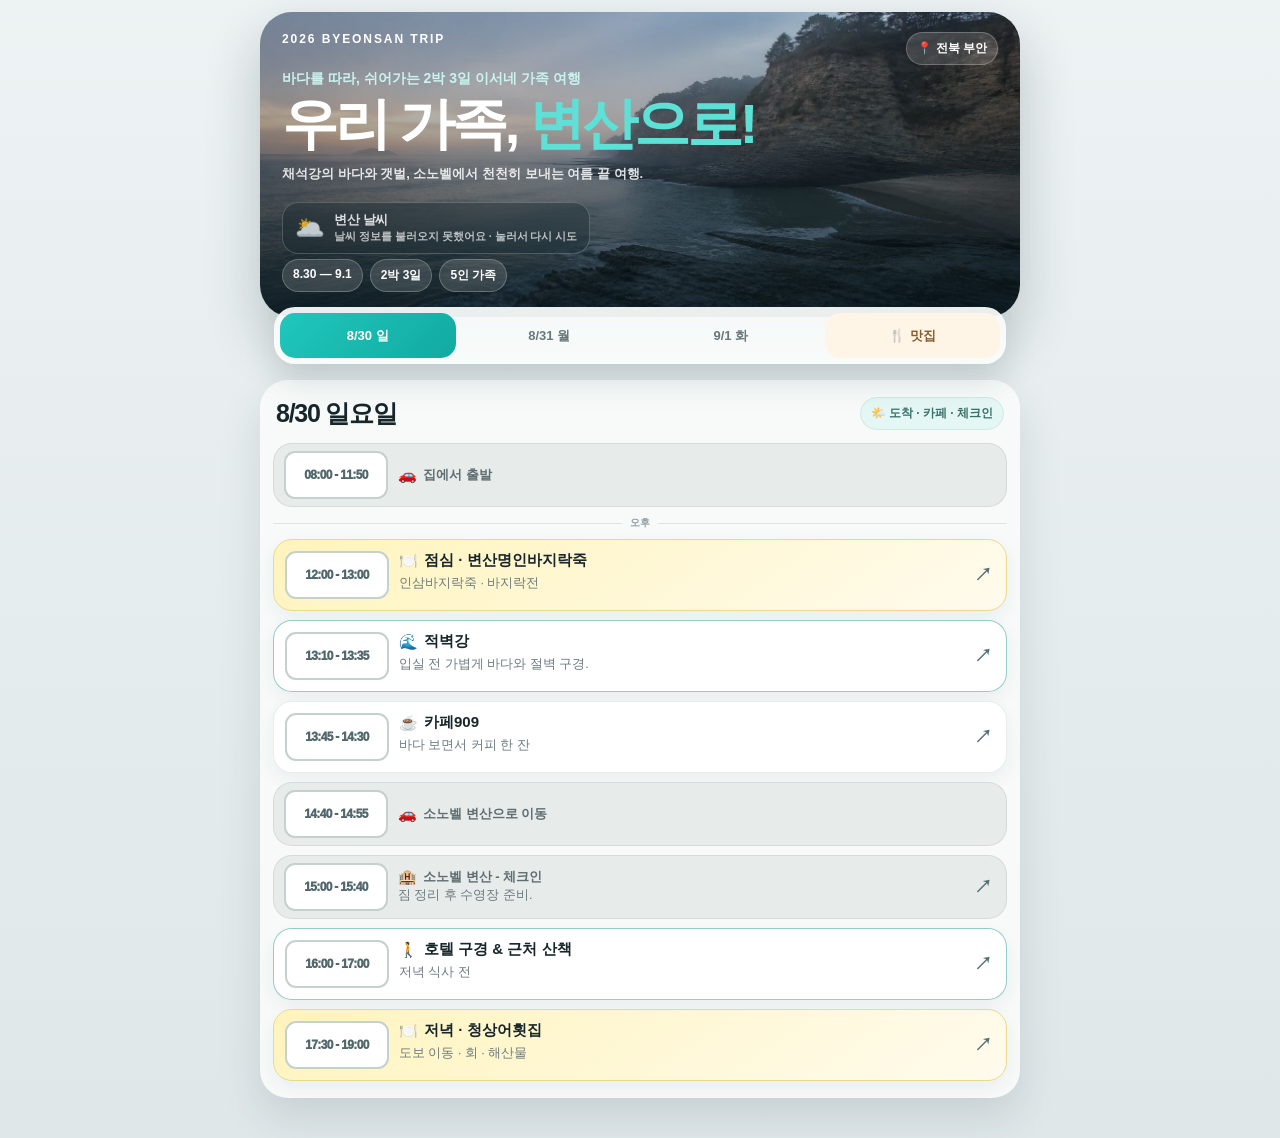
==== commit 469a7398: "Load family-only dinner override" ====
--- a/byeonsan-trip-family/index.html
+++ b/byeonsan-trip-family/index.html
@@ -1,2 +1,2 @@
 <!DOCTYPE html>
-<html lang="ko"><head><meta charset="utf-8"/><meta content="width=device-width,initial-scale=1,viewport-fit=cover" name="viewport"/><title>2026 변산여행 - Family</title><link rel="icon" type="image/svg+xml" href="../byeonsan-trip/trip-favicon.svg"/><link href="../byeonsan-trip/trip-v4.css" rel="stylesheet"/><style>.family-note{font-size:10px;font-weight:900;color:#def7f4}.food-card-plan,.food-guide-add,.edit-toggle,.editor-dock{display:none!important}</style></head><body><div class="wrap"><header class="hero"><div class="hero-top"><span class="hero-kicker">2026 BYEONSAN TRIP</span><span class="hero-pin">📍 전북 부안</span></div><div class="hero-copy"><p class="eyebrow">바다를 따라, 쉬어가는 2박 3일 이서네 가족 여행</p><h1>우리 가족, <span>변산으로!</span></h1><p class="hero-lede">채석강의 바다와 갯벌, 소노벨에서 천천히 보내는 여름 끝 여행.</p></div><div class="hero-facts"><span>8.30 — 9.1</span><span>2박 3일</span><span>5인 가족</span></div></header><input checked="" class="tab-radio" id="tab1" name="tripday" type="radio"/><input class="tab-radio" id="tab2" name="tripday" type="radio"/><input class="tab-radio" id="tab3" name="tripday" type="radio"/><input class="tab-radio" id="tab4" name="tripday" type="radio"/><nav class="tabs"><label for="tab1">8/30 일</label><label for="tab2">8/31 월</label><label for="tab3">9/1 화</label><label for="tab4">맛집</label></nav><div class="panels"><section class="panel" id="day1"><div class="day-head"><h2 class="date-title">8/30 일요일</h2><span class="day-chip">🌤️ 도착 · 카페 · 체크인</span></div><div class="timeline"><div class="item move"><div class="time">08:00 - 11:50</div><div><div class="title"><span class="icon">🚗</span><span class="editable-title-text">집에서 출발</span></div></div></div><div class="ampm-divider"><span>오후</span></div><div class="item food"><div class="time">12:00 - 13:00</div><div><div class="title"><span class="icon">🍽️</span><span class="editable-title-text">도착 후 근처 점심</span></div><p class="desc">부안/변산 도착 후 점심.</p></div></div><div class="item major link-item" data-link="https://map.naver.com/p/search/부안%20적벽강"><div class="time">13:10 - 13:35</div><div><div class="title"><span class="icon">🌊</span><span class="editable-title-text">적벽강</span></div><p class="desc">입실 전 가볍게 바다와 절벽 구경.</p></div></div><div class="item cafe link-item" data-link="https://map.naver.com/p/search/부안%20카페909"><div class="time">13:45 - 14:30</div><div><div class="title"><span class="icon">☕</span><span class="editable-title-text">카페909</span></div><p class="desc">바다 보면서 커피 한 잔</p></div></div><div class="item move link-item" data-link="https://map.naver.com/p/search/소노벨%20변산"><div class="time">14:40 - 14:55</div><div><div class="title"><span class="icon">🚗</span><span class="editable-title-text">소노벨 변산으로 이동</span></div></div></div><div class="item minor link-item" data-link="https://map.naver.com/p/search/소노벨%20변산"><div class="time">15:00 - 15:40</div><div><div class="title"><span class="icon">🏨</span><span class="editable-title-text">소노벨 변산 - 체크인</span></div><p class="desc">짐 정리 후 수영장 준비.</p></div></div><div class="item major link-item" data-link="https://map.naver.com/p/search/소노벨%20변산%20오션플레이"><div class="time">16:00 - 17:00</div><div><div class="title"><span class="icon">🚶</span><span class="editable-title-text">호텔 구경 &amp; 근처 산책</span></div><p class="desc">저녁 식사 전</p></div></div><div class="item food"><div class="time">17:30 - 19:00</div><div><div class="title"><span class="icon">🍽️</span><span class="editable-title-text">저녁 · 횟집</span></div><p class="desc">회 맛집</p></div></div></div></section><section class="panel" id="day2"><div class="day-head"><h2 class="date-title">8/31 월요일</h2><span class="day-chip">🦀 갯벌 · 가족 메인 데이</span></div><div class="timeline"><div class="item food"><div class="time">07:40 - 08:40</div><div><div class="title"><span class="icon">🍽️</span><span class="editable-title-text">호텔 조식</span></div><p class="desc">여유롭게 아침 식사</p></div></div><div class="item minor"><div class="time">08:50 - 09:10</div><div><div class="title"><span class="icon">🎒</span><span class="editable-title-text">갯벌체험 준비</span></div><p class="desc">헌 양말, 장갑, 모자, 타월, 조개통, 여벌옷, 비닐봉투</p></div></div><div class="item move link-item" data-link="https://map.naver.com/p/search/부안%20고사포해수욕장"><div class="time">09:15 - 09:30</div><div><div class="title"><span class="icon">🚗</span><span class="editable-title-text">고사포해수욕장 이동 (차 15분)</span></div></div></div><div class="item major link-item" data-link="https://map.naver.com/p/search/부안%20고사포해수욕장"><div class="time">09:30 - 11:10</div><div><div class="title"><span class="icon">🪣</span><span class="editable-title-text">고사포해수욕장 - 갯벌 체험</span></div><p class="desc">조개잡기 체험 신나게!</p></div></div><div class="item move link-item" data-link="https://map.naver.com/p/search/소노벨%20변산"><div class="time">11:10 - 11:30</div><div><div class="title"><span class="icon">🚗</span><span class="editable-title-text">숙소 복귀</span></div></div></div><div class="item minor"><div class="time">11:30 - 12:30</div><div><div class="title"><span class="icon">🚿</span><span class="editable-title-text">샤워 및 휴식</span></div></div></div><div class="ampm-divider"><span>오후</span></div><div class="item food"><div class="time">12:30 - 13:20</div><div><div class="title"><span class="icon">🍽️</span><span class="editable-title-text">점심</span></div><p class="desc">점심.</p></div></div><div class="item minor"><div class="time">13:20 - 14:30</div><div><div class="title"><span class="icon">🏊</span><span class="editable-title-text">휴식 &amp; 물놀이 준비</span></div></div></div><div class="item major link-item" data-link="https://map.naver.com/p/search/소노벨%20변산%20오션플레이"><div class="time">14:30 - 17:30</div><div><div class="title"><span class="icon">🏊</span><span class="editable-title-text">오션플레이</span></div><p class="desc">신나는 물놀이</p></div></div><div class="item food"><div class="time">18:00 - 20:00</div><div><div class="title"><span class="icon">🍽️</span><span class="editable-title-text">저녁</span></div><p class="desc">저녁 식사.</p></div></div></div></section><section class="panel" id="day3"><div class="day-head"><h2 class="date-title">9/1 화요일</h2><span class="day-chip">🧳 체크아웃 · 점심 후 귀가</span></div><div class="timeline"><div class="item food"><div class="time">08:00 - 09:00</div><div><div class="title"><span class="icon">🍽️</span><span class="editable-title-text">호텔 조식</span></div><p class="desc">아침 식사 후 체크아웃 준비.</p></div></div><div class="item minor"><div class="time">10:00 - 10:40</div><div><div class="title"><span class="icon">🧳</span><span class="editable-title-text">짐 정리</span></div><p class="desc">체크아웃 전 짐 마무리.</p></div></div><div class="item minor link-item" data-link="https://map.naver.com/p/search/소노벨%20변산"><div class="time">11:00 - 11:15</div><div><div class="title"><span class="icon">🛎️</span><span class="editable-title-text">체크아웃</span></div><p class="desc">체크아웃 후 바로 점심 장소로 이동.</p></div></div><div class="item food"><div class="time">11:30 - 12:20</div><div><div class="title"><span class="icon">🍽️</span><span class="editable-title-text">점심</span></div><p class="desc">점심 식사</p></div></div><div class="ampm-divider"><span>오후</span></div><div class="item move"><div class="time">12:30 - 16:30</div><div><div class="title"><span class="icon">🚗</span><span class="editable-title-text">귀가 출발</span></div></div></div></div></section><section class="panel" id="restaurants"></section></div></div><script src="../byeonsan-trip/weather-v1.js"></script><script src="family-v4.js"></script></body></html>+<html lang="ko"><head><meta charset="utf-8"/><meta content="width=device-width,initial-scale=1,viewport-fit=cover" name="viewport"/><title>2026 변산여행 - Family</title><link rel="icon" type="image/svg+xml" href="../byeonsan-trip/trip-favicon.svg"/><link href="../byeonsan-trip/trip-v4.css" rel="stylesheet"/><style>.family-note{font-size:10px;font-weight:900;color:#def7f4}.food-card-plan,.food-guide-add,.edit-toggle,.editor-dock{display:none!important}</style></head><body><div class="wrap"><header class="hero"><div class="hero-top"><span class="hero-kicker">2026 BYEONSAN TRIP</span><span class="hero-pin">📍 전북 부안</span></div><div class="hero-copy"><p class="eyebrow">바다를 따라, 쉬어가는 2박 3일 이서네 가족 여행</p><h1>우리 가족, <span>변산으로!</span></h1><p class="hero-lede">채석강의 바다와 갯벌, 소노벨에서 천천히 보내는 여름 끝 여행.</p></div><div class="hero-facts"><span>8.30 — 9.1</span><span>2박 3일</span><span>5인 가족</span></div></header><input checked="" class="tab-radio" id="tab1" name="tripday" type="radio"/><input class="tab-radio" id="tab2" name="tripday" type="radio"/><input class="tab-radio" id="tab3" name="tripday" type="radio"/><input class="tab-radio" id="tab4" name="tripday" type="radio"/><nav class="tabs"><label for="tab1">8/30 일</label><label for="tab2">8/31 월</label><label for="tab3">9/1 화</label><label for="tab4">맛집</label></nav><div class="panels"><section class="panel" id="day1"><div class="day-head"><h2 class="date-title">8/30 일요일</h2><span class="day-chip">🌤️ 도착 · 카페 · 체크인</span></div><div class="timeline"><div class="item move"><div class="time">08:00 - 11:50</div><div><div class="title"><span class="icon">🚗</span><span class="editable-title-text">집에서 출발</span></div></div></div><div class="ampm-divider"><span>오후</span></div><div class="item food"><div class="time">12:00 - 13:00</div><div><div class="title"><span class="icon">🍽️</span><span class="editable-title-text">도착 후 근처 점심</span></div><p class="desc">부안/변산 도착 후 점심.</p></div></div><div class="item major link-item" data-link="https://map.naver.com/p/search/부안%20적벽강"><div class="time">13:10 - 13:35</div><div><div class="title"><span class="icon">🌊</span><span class="editable-title-text">적벽강</span></div><p class="desc">입실 전 가볍게 바다와 절벽 구경.</p></div></div><div class="item cafe link-item" data-link="https://map.naver.com/p/search/부안%20카페909"><div class="time">13:45 - 14:30</div><div><div class="title"><span class="icon">☕</span><span class="editable-title-text">카페909</span></div><p class="desc">바다 보면서 커피 한 잔</p></div></div><div class="item move link-item" data-link="https://map.naver.com/p/search/소노벨%20변산"><div class="time">14:40 - 14:55</div><div><div class="title"><span class="icon">🚗</span><span class="editable-title-text">소노벨 변산으로 이동</span></div></div></div><div class="item minor link-item" data-link="https://map.naver.com/p/search/소노벨%20변산"><div class="time">15:00 - 15:40</div><div><div class="title"><span class="icon">🏨</span><span class="editable-title-text">소노벨 변산 - 체크인</span></div><p class="desc">짐 정리 후 수영장 준비.</p></div></div><div class="item major link-item" data-link="https://map.naver.com/p/search/소노벨%20변산%20오션플레이"><div class="time">16:00 - 17:00</div><div><div class="title"><span class="icon">🚶</span><span class="editable-title-text">호텔 구경 &amp; 근처 산책</span></div><p class="desc">저녁 식사 전</p></div></div><div class="item food"><div class="time">17:30 - 19:00</div><div><div class="title"><span class="icon">🍽️</span><span class="editable-title-text">저녁 · 횟집</span></div><p class="desc">회 맛집</p></div></div></div></section><section class="panel" id="day2"><div class="day-head"><h2 class="date-title">8/31 월요일</h2><span class="day-chip">🦀 갯벌 · 가족 메인 데이</span></div><div class="timeline"><div class="item food"><div class="time">07:40 - 08:40</div><div><div class="title"><span class="icon">🍽️</span><span class="editable-title-text">호텔 조식</span></div><p class="desc">여유롭게 아침 식사</p></div></div><div class="item minor"><div class="time">08:50 - 09:10</div><div><div class="title"><span class="icon">🎒</span><span class="editable-title-text">갯벌체험 준비</span></div><p class="desc">헌 양말, 장갑, 모자, 타월, 조개통, 여벌옷, 비닐봉투</p></div></div><div class="item move link-item" data-link="https://map.naver.com/p/search/부안%20고사포해수욕장"><div class="time">09:15 - 09:30</div><div><div class="title"><span class="icon">🚗</span><span class="editable-title-text">고사포해수욕장 이동 (차 15분)</span></div></div></div><div class="item major link-item" data-link="https://map.naver.com/p/search/부안%20고사포해수욕장"><div class="time">09:30 - 11:10</div><div><div class="title"><span class="icon">🪣</span><span class="editable-title-text">고사포해수욕장 - 갯벌 체험</span></div><p class="desc">조개잡기 체험 신나게!</p></div></div><div class="item move link-item" data-link="https://map.naver.com/p/search/소노벨%20변산"><div class="time">11:10 - 11:30</div><div><div class="title"><span class="icon">🚗</span><span class="editable-title-text">숙소 복귀</span></div></div></div><div class="item minor"><div class="time">11:30 - 12:30</div><div><div class="title"><span class="icon">🚿</span><span class="editable-title-text">샤워 및 휴식</span></div></div></div><div class="ampm-divider"><span>오후</span></div><div class="item food"><div class="time">12:30 - 13:20</div><div><div class="title"><span class="icon">🍽️</span><span class="editable-title-text">점심</span></div><p class="desc">점심.</p></div></div><div class="item minor"><div class="time">13:20 - 14:30</div><div><div class="title"><span class="icon">🏊</span><span class="editable-title-text">휴식 &amp; 물놀이 준비</span></div></div></div><div class="item major link-item" data-link="https://map.naver.com/p/search/소노벨%20변산%20오션플레이"><div class="time">14:30 - 17:30</div><div><div class="title"><span class="icon">🏊</span><span class="editable-title-text">오션플레이</span></div><p class="desc">신나는 물놀이</p></div></div><div class="item food"><div class="time">18:00 - 20:00</div><div><div class="title"><span class="icon">🍽️</span><span class="editable-title-text">저녁</span></div><p class="desc">저녁 식사.</p></div></div></div></section><section class="panel" id="day3"><div class="day-head"><h2 class="date-title">9/1 화요일</h2><span class="day-chip">🧳 체크아웃 · 점심 후 귀가</span></div><div class="timeline"><div class="item food"><div class="time">08:00 - 09:00</div><div><div class="title"><span class="icon">🍽️</span><span class="editable-title-text">호텔 조식</span></div><p class="desc">아침 식사 후 체크아웃 준비.</p></div></div><div class="item minor"><div class="time">10:00 - 10:40</div><div><div class="title"><span class="icon">🧳</span><span class="editable-title-text">짐 정리</span></div><p class="desc">체크아웃 전 짐 마무리.</p></div></div><div class="item minor link-item" data-link="https://map.naver.com/p/search/소노벨%20변산"><div class="time">11:00 - 11:15</div><div><div class="title"><span class="icon">🛎️</span><span class="editable-title-text">체크아웃</span></div><p class="desc">체크아웃 후 바로 점심 장소로 이동.</p></div></div><div class="item food"><div class="time">11:30 - 12:20</div><div><div class="title"><span class="icon">🍽️</span><span class="editable-title-text">점심</span></div><p class="desc">점심 식사</p></div></div><div class="ampm-divider"><span>오후</span></div><div class="item move"><div class="time">12:30 - 16:30</div><div><div class="title"><span class="icon">🚗</span><span class="editable-title-text">귀가 출발</span></div></div></div></div></section><section class="panel" id="restaurants"></section></div></div><script src="../byeonsan-trip/weather-v1.js"></script><script src="family-v4.js"></script><script src="family-overrides-v1.js"></script></body></html>
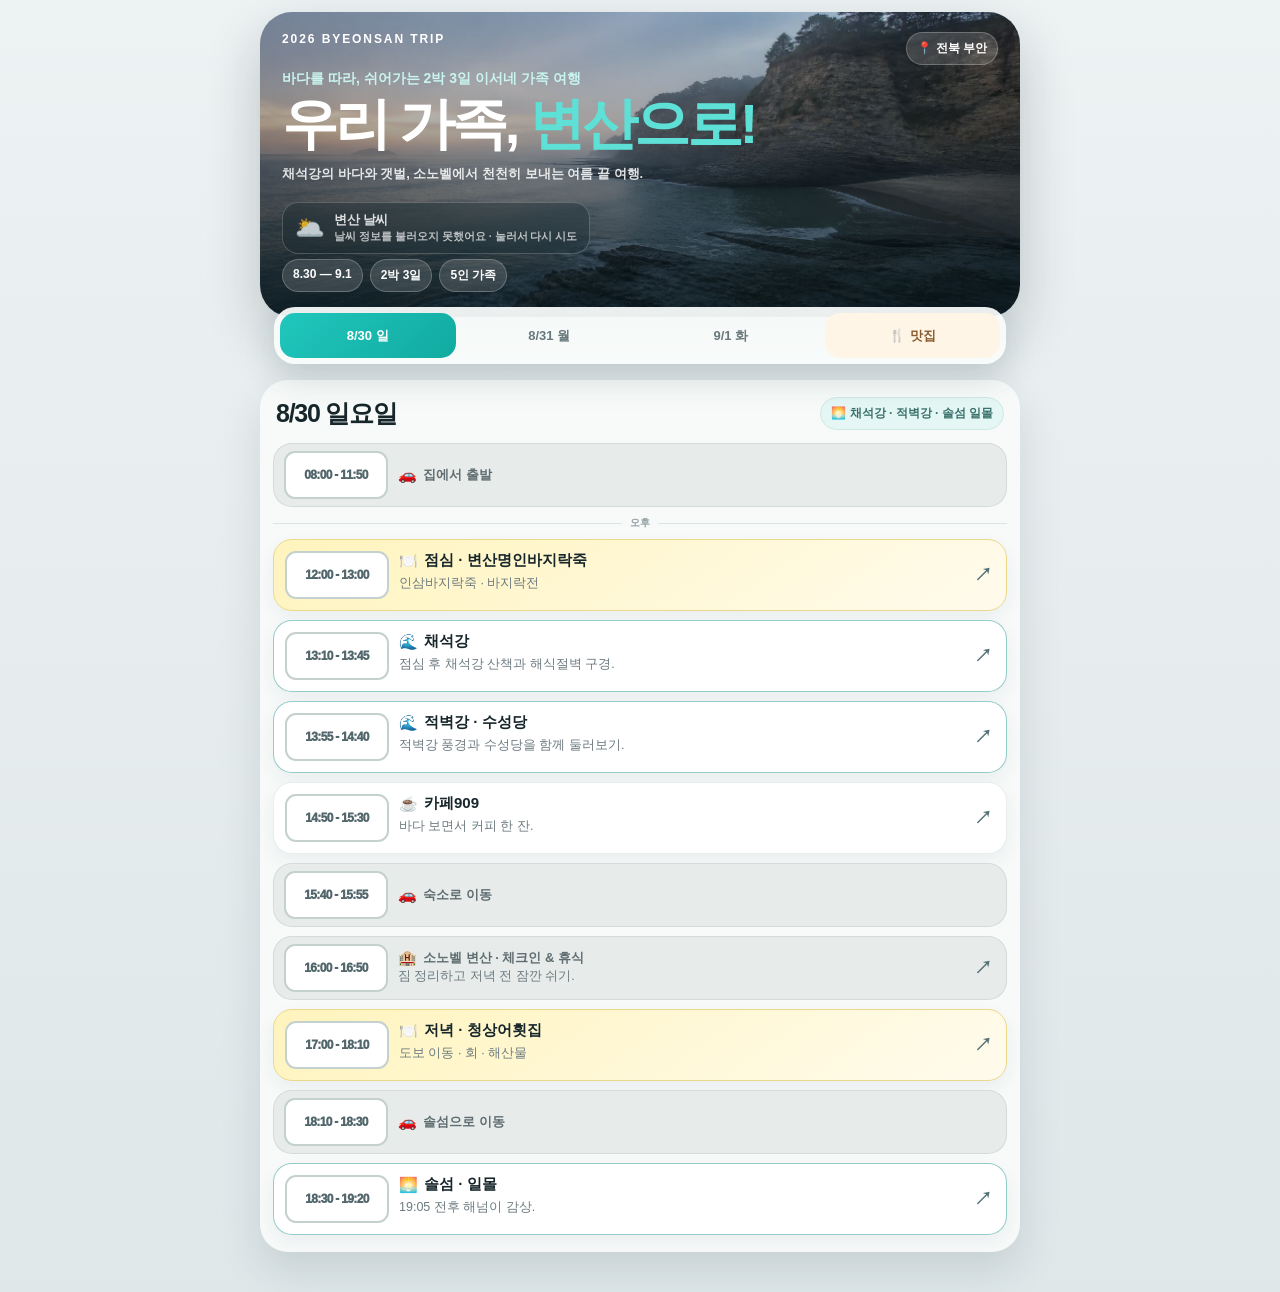
==== commit 0529406e: "Bust family page cache for local restaurant ranking" ====
--- a/byeonsan-trip-family/index.html
+++ b/byeonsan-trip-family/index.html
@@ -1,2 +1,2 @@
 <!DOCTYPE html>
-<html lang="ko"><head><meta charset="utf-8"/><meta content="width=device-width,initial-scale=1,viewport-fit=cover" name="viewport"/><title>2026 변산여행 - Family</title><link rel="icon" type="image/svg+xml" href="../byeonsan-trip/trip-favicon.svg"/><link href="../byeonsan-trip/trip-v4.css" rel="stylesheet"/><style>.family-note{font-size:10px;font-weight:900;color:#def7f4}.food-card-plan,.food-guide-add,.edit-toggle,.editor-dock{display:none!important}</style></head><body><div class="wrap"><header class="hero"><div class="hero-top"><span class="hero-kicker">2026 BYEONSAN TRIP</span><span class="hero-pin">📍 전북 부안</span></div><div class="hero-copy"><p class="eyebrow">바다를 따라, 쉬어가는 2박 3일 이서네 가족 여행</p><h1>우리 가족, <span>변산으로!</span></h1><p class="hero-lede">채석강의 바다와 갯벌, 소노벨에서 천천히 보내는 여름 끝 여행.</p></div><div class="hero-facts"><span>8.30 — 9.1</span><span>2박 3일</span><span>5인 가족</span></div></header><input checked="" class="tab-radio" id="tab1" name="tripday" type="radio"/><input class="tab-radio" id="tab2" name="tripday" type="radio"/><input class="tab-radio" id="tab3" name="tripday" type="radio"/><input class="tab-radio" id="tab4" name="tripday" type="radio"/><nav class="tabs"><label for="tab1">8/30 일</label><label for="tab2">8/31 월</label><label for="tab3">9/1 화</label><label for="tab4">맛집</label></nav><div class="panels"><section class="panel" id="day1"><div class="day-head"><h2 class="date-title">8/30 일요일</h2><span class="day-chip">🌤️ 도착 · 카페 · 체크인</span></div><div class="timeline"><div class="item move"><div class="time">08:00 - 11:50</div><div><div class="title"><span class="icon">🚗</span><span class="editable-title-text">집에서 출발</span></div></div></div><div class="ampm-divider"><span>오후</span></div><div class="item food"><div class="time">12:00 - 13:00</div><div><div class="title"><span class="icon">🍽️</span><span class="editable-title-text">도착 후 근처 점심</span></div><p class="desc">부안/변산 도착 후 점심.</p></div></div><div class="item major link-item" data-link="https://map.naver.com/p/search/부안%20적벽강"><div class="time">13:10 - 13:35</div><div><div class="title"><span class="icon">🌊</span><span class="editable-title-text">적벽강</span></div><p class="desc">입실 전 가볍게 바다와 절벽 구경.</p></div></div><div class="item cafe link-item" data-link="https://map.naver.com/p/search/부안%20카페909"><div class="time">13:45 - 14:30</div><div><div class="title"><span class="icon">☕</span><span class="editable-title-text">카페909</span></div><p class="desc">바다 보면서 커피 한 잔</p></div></div><div class="item move link-item" data-link="https://map.naver.com/p/search/소노벨%20변산"><div class="time">14:40 - 14:55</div><div><div class="title"><span class="icon">🚗</span><span class="editable-title-text">소노벨 변산으로 이동</span></div></div></div><div class="item minor link-item" data-link="https://map.naver.com/p/search/소노벨%20변산"><div class="time">15:00 - 15:40</div><div><div class="title"><span class="icon">🏨</span><span class="editable-title-text">소노벨 변산 - 체크인</span></div><p class="desc">짐 정리 후 수영장 준비.</p></div></div><div class="item major link-item" data-link="https://map.naver.com/p/search/소노벨%20변산%20오션플레이"><div class="time">16:00 - 17:00</div><div><div class="title"><span class="icon">🚶</span><span class="editable-title-text">호텔 구경 &amp; 근처 산책</span></div><p class="desc">저녁 식사 전</p></div></div><div class="item food"><div class="time">17:30 - 19:00</div><div><div class="title"><span class="icon">🍽️</span><span class="editable-title-text">저녁 · 횟집</span></div><p class="desc">회 맛집</p></div></div></div></section><section class="panel" id="day2"><div class="day-head"><h2 class="date-title">8/31 월요일</h2><span class="day-chip">🦀 갯벌 · 가족 메인 데이</span></div><div class="timeline"><div class="item food"><div class="time">07:40 - 08:40</div><div><div class="title"><span class="icon">🍽️</span><span class="editable-title-text">호텔 조식</span></div><p class="desc">여유롭게 아침 식사</p></div></div><div class="item minor"><div class="time">08:50 - 09:10</div><div><div class="title"><span class="icon">🎒</span><span class="editable-title-text">갯벌체험 준비</span></div><p class="desc">헌 양말, 장갑, 모자, 타월, 조개통, 여벌옷, 비닐봉투</p></div></div><div class="item move link-item" data-link="https://map.naver.com/p/search/부안%20고사포해수욕장"><div class="time">09:15 - 09:30</div><div><div class="title"><span class="icon">🚗</span><span class="editable-title-text">고사포해수욕장 이동 (차 15분)</span></div></div></div><div class="item major link-item" data-link="https://map.naver.com/p/search/부안%20고사포해수욕장"><div class="time">09:30 - 11:10</div><div><div class="title"><span class="icon">🪣</span><span class="editable-title-text">고사포해수욕장 - 갯벌 체험</span></div><p class="desc">조개잡기 체험 신나게!</p></div></div><div class="item move link-item" data-link="https://map.naver.com/p/search/소노벨%20변산"><div class="time">11:10 - 11:30</div><div><div class="title"><span class="icon">🚗</span><span class="editable-title-text">숙소 복귀</span></div></div></div><div class="item minor"><div class="time">11:30 - 12:30</div><div><div class="title"><span class="icon">🚿</span><span class="editable-title-text">샤워 및 휴식</span></div></div></div><div class="ampm-divider"><span>오후</span></div><div class="item food"><div class="time">12:30 - 13:20</div><div><div class="title"><span class="icon">🍽️</span><span class="editable-title-text">점심</span></div><p class="desc">점심.</p></div></div><div class="item minor"><div class="time">13:20 - 14:30</div><div><div class="title"><span class="icon">🏊</span><span class="editable-title-text">휴식 &amp; 물놀이 준비</span></div></div></div><div class="item major link-item" data-link="https://map.naver.com/p/search/소노벨%20변산%20오션플레이"><div class="time">14:30 - 17:30</div><div><div class="title"><span class="icon">🏊</span><span class="editable-title-text">오션플레이</span></div><p class="desc">신나는 물놀이</p></div></div><div class="item food"><div class="time">18:00 - 20:00</div><div><div class="title"><span class="icon">🍽️</span><span class="editable-title-text">저녁</span></div><p class="desc">저녁 식사.</p></div></div></div></section><section class="panel" id="day3"><div class="day-head"><h2 class="date-title">9/1 화요일</h2><span class="day-chip">🧳 체크아웃 · 점심 후 귀가</span></div><div class="timeline"><div class="item food"><div class="time">08:00 - 09:00</div><div><div class="title"><span class="icon">🍽️</span><span class="editable-title-text">호텔 조식</span></div><p class="desc">아침 식사 후 체크아웃 준비.</p></div></div><div class="item minor"><div class="time">10:00 - 10:40</div><div><div class="title"><span class="icon">🧳</span><span class="editable-title-text">짐 정리</span></div><p class="desc">체크아웃 전 짐 마무리.</p></div></div><div class="item minor link-item" data-link="https://map.naver.com/p/search/소노벨%20변산"><div class="time">11:00 - 11:15</div><div><div class="title"><span class="icon">🛎️</span><span class="editable-title-text">체크아웃</span></div><p class="desc">체크아웃 후 바로 점심 장소로 이동.</p></div></div><div class="item food"><div class="time">11:30 - 12:20</div><div><div class="title"><span class="icon">🍽️</span><span class="editable-title-text">점심</span></div><p class="desc">점심 식사</p></div></div><div class="ampm-divider"><span>오후</span></div><div class="item move"><div class="time">12:30 - 16:30</div><div><div class="title"><span class="icon">🚗</span><span class="editable-title-text">귀가 출발</span></div></div></div></div></section><section class="panel" id="restaurants"></section></div></div><script src="../byeonsan-trip/weather-v1.js"></script><script src="family-v4.js"></script><script src="family-overrides-v1.js"></script></body></html>+<html lang="ko"><head><meta charset="utf-8"/><meta content="width=device-width,initial-scale=1,viewport-fit=cover" name="viewport"/><title>2026 변산여행 - Family</title><link rel="icon" type="image/svg+xml" href="../byeonsan-trip/trip-favicon.svg"/><link href="../byeonsan-trip/trip-v4.css" rel="stylesheet"/><style>.family-note{font-size:10px;font-weight:900;color:#def7f4}.food-card-plan,.food-guide-add,.edit-toggle,.editor-dock{display:none!important}</style></head><body><div class="wrap"><header class="hero"><div class="hero-top"><span class="hero-kicker">2026 BYEONSAN TRIP</span><span class="hero-pin">📍 전북 부안</span></div><div class="hero-copy"><p class="eyebrow">바다를 따라, 쉬어가는 2박 3일 이서네 가족 여행</p><h1>우리 가족, <span>변산으로!</span></h1><p class="hero-lede">채석강의 바다와 갯벌, 소노벨에서 천천히 보내는 여름 끝 여행.</p></div><div class="hero-facts"><span>8.30 — 9.1</span><span>2박 3일</span><span>5인 가족</span></div></header><input checked="" class="tab-radio" id="tab1" name="tripday" type="radio"/><input class="tab-radio" id="tab2" name="tripday" type="radio"/><input class="tab-radio" id="tab3" name="tripday" type="radio"/><input class="tab-radio" id="tab4" name="tripday" type="radio"/><nav class="tabs"><label for="tab1">8/30 일</label><label for="tab2">8/31 월</label><label for="tab3">9/1 화</label><label for="tab4">맛집</label></nav><div class="panels"><section class="panel" id="day1"><div class="day-head"><h2 class="date-title">8/30 일요일</h2><span class="day-chip">🌤️ 도착 · 카페 · 체크인</span></div><div class="timeline"><div class="item move"><div class="time">08:00 - 11:50</div><div><div class="title"><span class="icon">🚗</span><span class="editable-title-text">집에서 출발</span></div></div></div><div class="ampm-divider"><span>오후</span></div><div class="item food"><div class="time">12:00 - 13:00</div><div><div class="title"><span class="icon">🍽️</span><span class="editable-title-text">도착 후 근처 점심</span></div><p class="desc">부안/변산 도착 후 점심.</p></div></div><div class="item major link-item" data-link="https://map.naver.com/p/search/부안%20적벽강"><div class="time">13:10 - 13:35</div><div><div class="title"><span class="icon">🌊</span><span class="editable-title-text">적벽강</span></div><p class="desc">입실 전 가볍게 바다와 절벽 구경.</p></div></div><div class="item cafe link-item" data-link="https://map.naver.com/p/search/부안%20카페909"><div class="time">13:45 - 14:30</div><div><div class="title"><span class="icon">☕</span><span class="editable-title-text">카페909</span></div><p class="desc">바다 보면서 커피 한 잔</p></div></div><div class="item move link-item" data-link="https://map.naver.com/p/search/소노벨%20변산"><div class="time">14:40 - 14:55</div><div><div class="title"><span class="icon">🚗</span><span class="editable-title-text">소노벨 변산으로 이동</span></div></div></div><div class="item minor link-item" data-link="https://map.naver.com/p/search/소노벨%20변산"><div class="time">15:00 - 15:40</div><div><div class="title"><span class="icon">🏨</span><span class="editable-title-text">소노벨 변산 - 체크인</span></div><p class="desc">짐 정리 후 수영장 준비.</p></div></div><div class="item major link-item" data-link="https://map.naver.com/p/search/소노벨%20변산%20오션플레이"><div class="time">16:00 - 17:00</div><div><div class="title"><span class="icon">🚶</span><span class="editable-title-text">호텔 구경 &amp; 근처 산책</span></div><p class="desc">저녁 식사 전</p></div></div><div class="item food"><div class="time">17:30 - 19:00</div><div><div class="title"><span class="icon">🍽️</span><span class="editable-title-text">저녁 · 횟집</span></div><p class="desc">회 맛집</p></div></div></div></section><section class="panel" id="day2"><div class="day-head"><h2 class="date-title">8/31 월요일</h2><span class="day-chip">🦀 갯벌 · 가족 메인 데이</span></div><div class="timeline"><div class="item food"><div class="time">07:40 - 08:40</div><div><div class="title"><span class="icon">🍽️</span><span class="editable-title-text">호텔 조식</span></div><p class="desc">여유롭게 아침 식사</p></div></div><div class="item minor"><div class="time">08:50 - 09:10</div><div><div class="title"><span class="icon">🎒</span><span class="editable-title-text">갯벌체험 준비</span></div><p class="desc">헌 양말, 장갑, 모자, 타월, 조개통, 여벌옷, 비닐봉투</p></div></div><div class="item move link-item" data-link="https://map.naver.com/p/search/부안%20고사포해수욕장"><div class="time">09:15 - 09:30</div><div><div class="title"><span class="icon">🚗</span><span class="editable-title-text">고사포해수욕장 이동 (차 15분)</span></div></div></div><div class="item major link-item" data-link="https://map.naver.com/p/search/부안%20고사포해수욕장"><div class="time">09:30 - 11:10</div><div><div class="title"><span class="icon">🪣</span><span class="editable-title-text">고사포해수욕장 - 갯벌 체험</span></div><p class="desc">조개잡기 체험 신나게!</p></div></div><div class="item move link-item" data-link="https://map.naver.com/p/search/소노벨%20변산"><div class="time">11:10 - 11:30</div><div><div class="title"><span class="icon">🚗</span><span class="editable-title-text">숙소 복귀</span></div></div></div><div class="item minor"><div class="time">11:30 - 12:30</div><div><div class="title"><span class="icon">🚿</span><span class="editable-title-text">샤워 및 휴식</span></div></div></div><div class="ampm-divider"><span>오후</span></div><div class="item food"><div class="time">12:30 - 13:20</div><div><div class="title"><span class="icon">🍽️</span><span class="editable-title-text">점심</span></div><p class="desc">점심.</p></div></div><div class="item minor"><div class="time">13:20 - 14:30</div><div><div class="title"><span class="icon">🏊</span><span class="editable-title-text">휴식 &amp; 물놀이 준비</span></div></div></div><div class="item major link-item" data-link="https://map.naver.com/p/search/소노벨%20변산%20오션플레이"><div class="time">14:30 - 17:30</div><div><div class="title"><span class="icon">🏊</span><span class="editable-title-text">오션플레이</span></div><p class="desc">신나는 물놀이</p></div></div><div class="item food"><div class="time">18:00 - 20:00</div><div><div class="title"><span class="icon">🍽️</span><span class="editable-title-text">저녁</span></div><p class="desc">저녁 식사.</p></div></div></div></section><section class="panel" id="day3"><div class="day-head"><h2 class="date-title">9/1 화요일</h2><span class="day-chip">🧳 체크아웃 · 점심 후 귀가</span></div><div class="timeline"><div class="item food"><div class="time">08:00 - 09:00</div><div><div class="title"><span class="icon">🍽️</span><span class="editable-title-text">호텔 조식</span></div><p class="desc">아침 식사 후 체크아웃 준비.</p></div></div><div class="item minor"><div class="time">10:00 - 10:40</div><div><div class="title"><span class="icon">🧳</span><span class="editable-title-text">짐 정리</span></div><p class="desc">체크아웃 전 짐 마무리.</p></div></div><div class="item minor link-item" data-link="https://map.naver.com/p/search/소노벨%20변산"><div class="time">11:00 - 11:15</div><div><div class="title"><span class="icon">🛎️</span><span class="editable-title-text">체크아웃</span></div><p class="desc">체크아웃 후 바로 점심 장소로 이동.</p></div></div><div class="item food"><div class="time">11:30 - 12:20</div><div><div class="title"><span class="icon">🍽️</span><span class="editable-title-text">점심</span></div><p class="desc">점심 식사</p></div></div><div class="ampm-divider"><span>오후</span></div><div class="item move"><div class="time">12:30 - 16:30</div><div><div class="title"><span class="icon">🚗</span><span class="editable-title-text">귀가 출발</span></div></div></div></div></section><section class="panel" id="restaurants"></section></div></div><script src="../byeonsan-trip/weather-v1.js?v=20260830-1"></script><script src="family-v4.js?v=20260830-1"></script><script src="family-cafes-v1.js?v=20260830-1"></script><script src="family-overrides-v1.js?v=20260830-1"></script></body></html>
